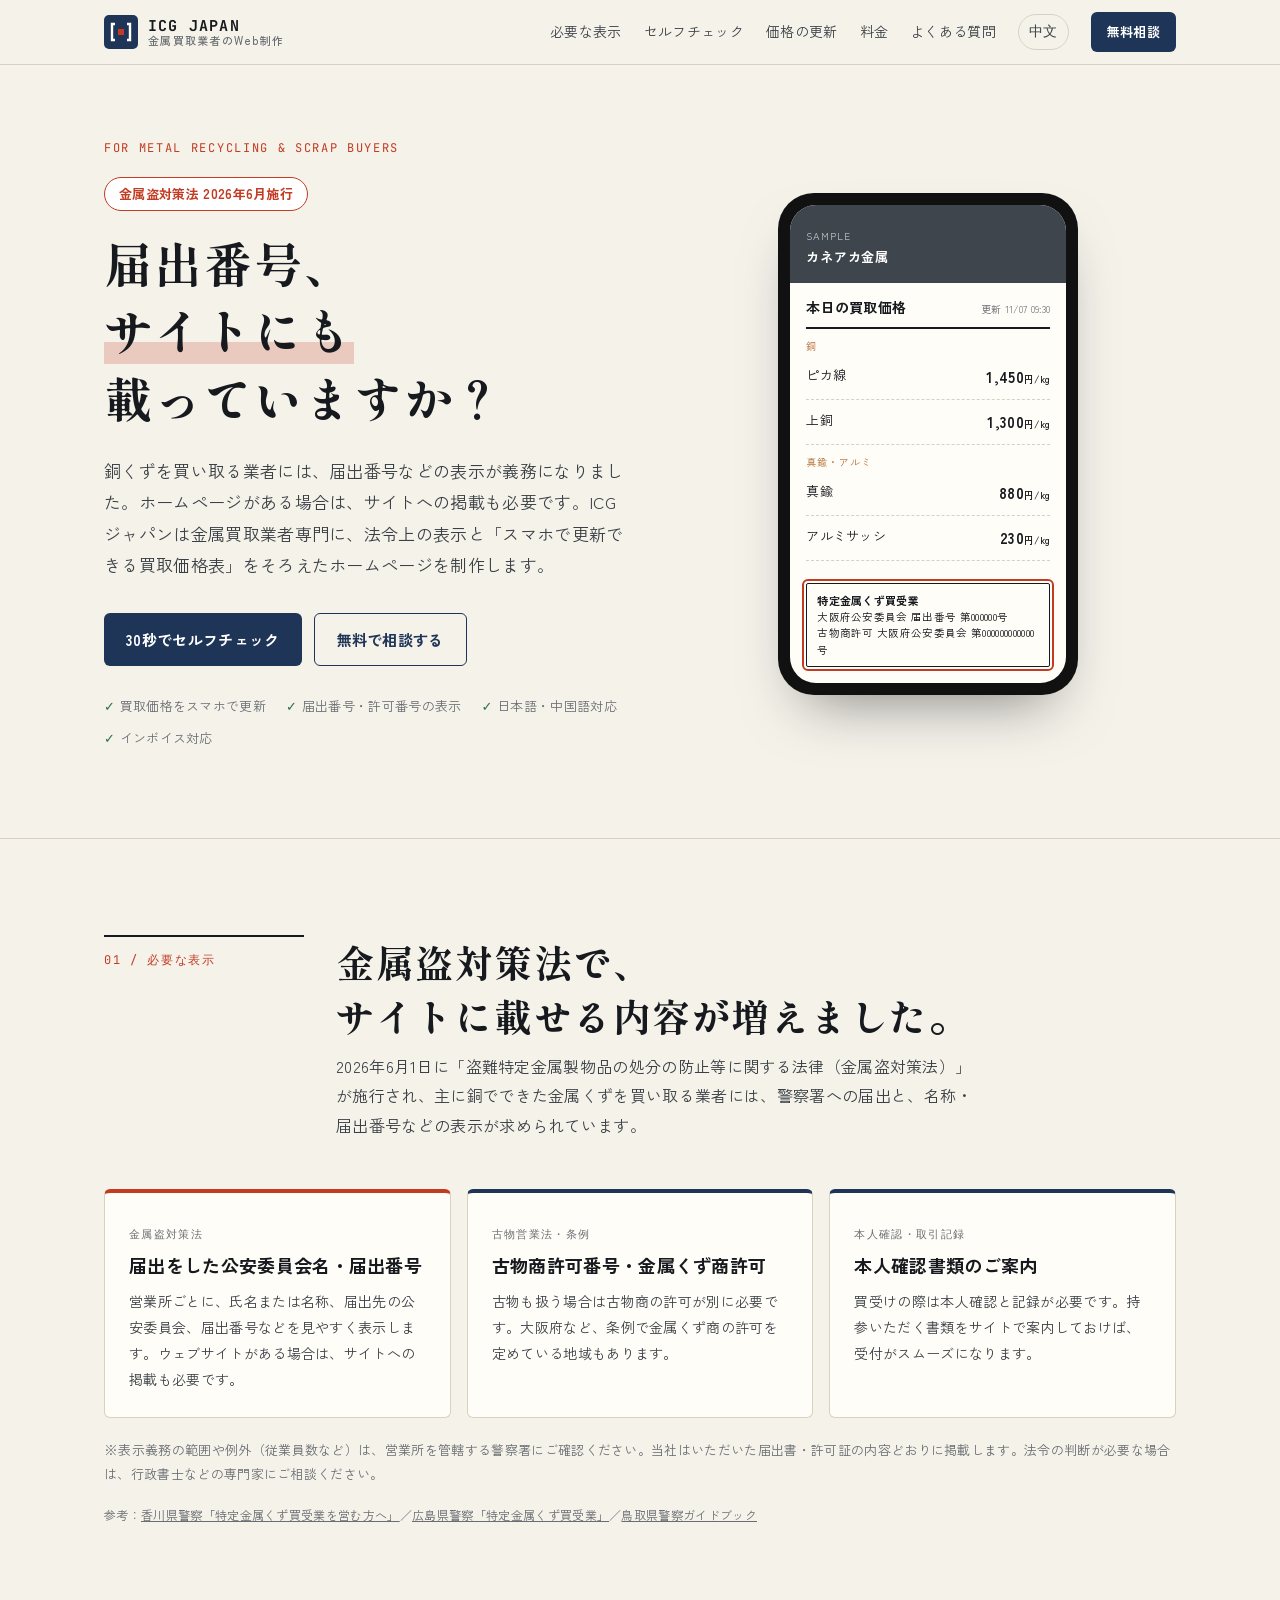
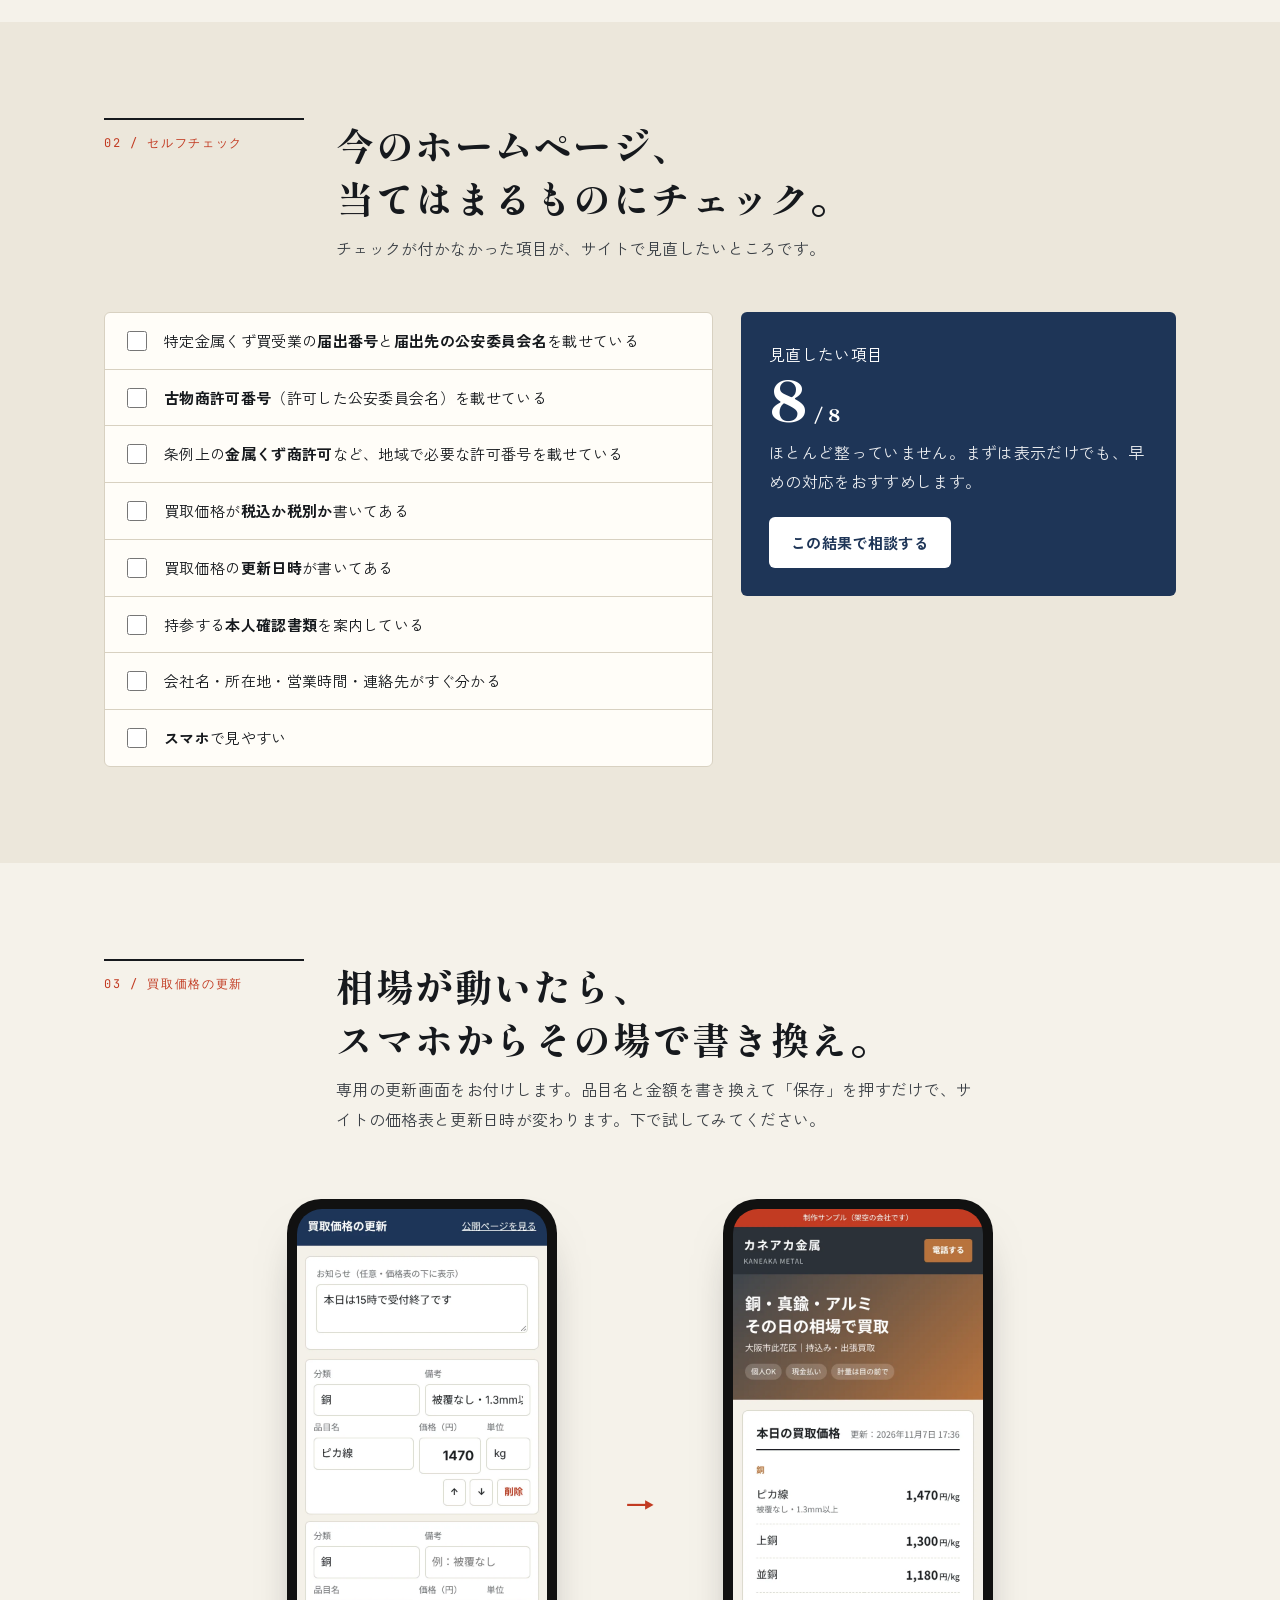
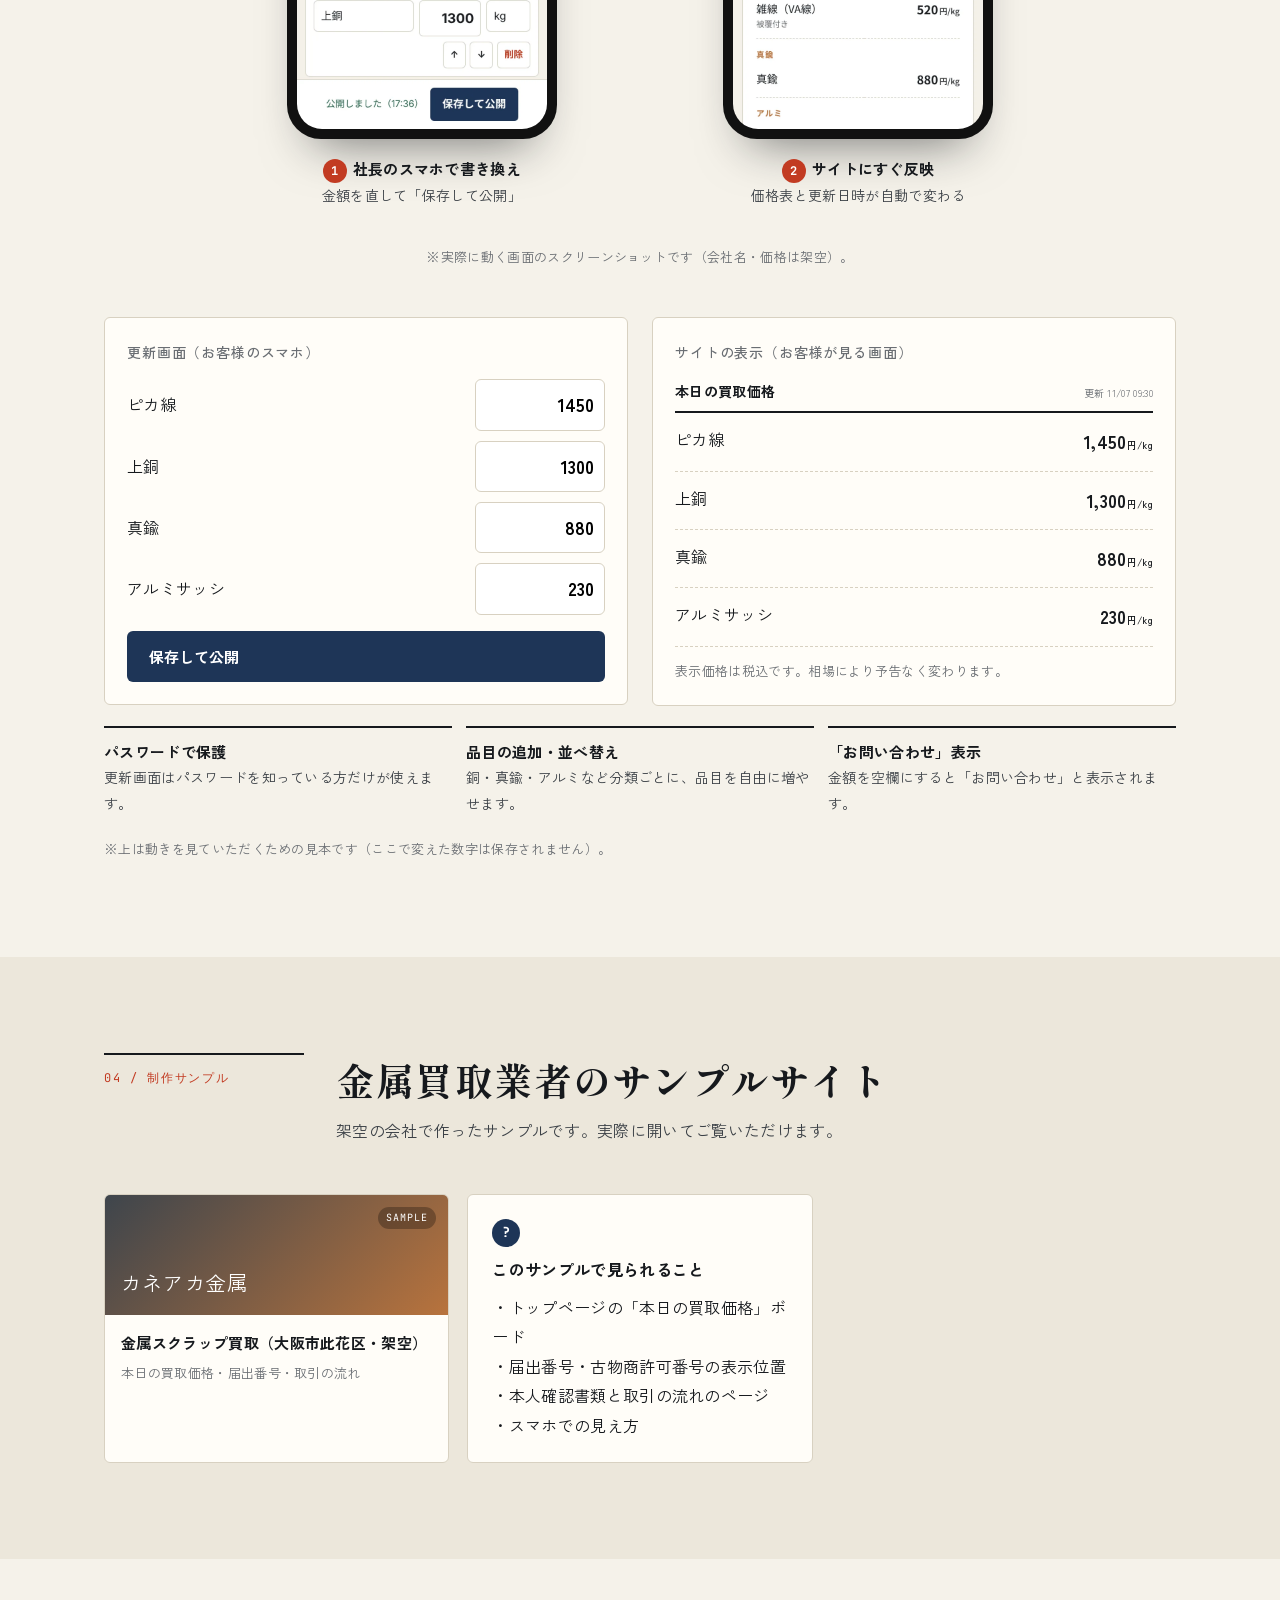
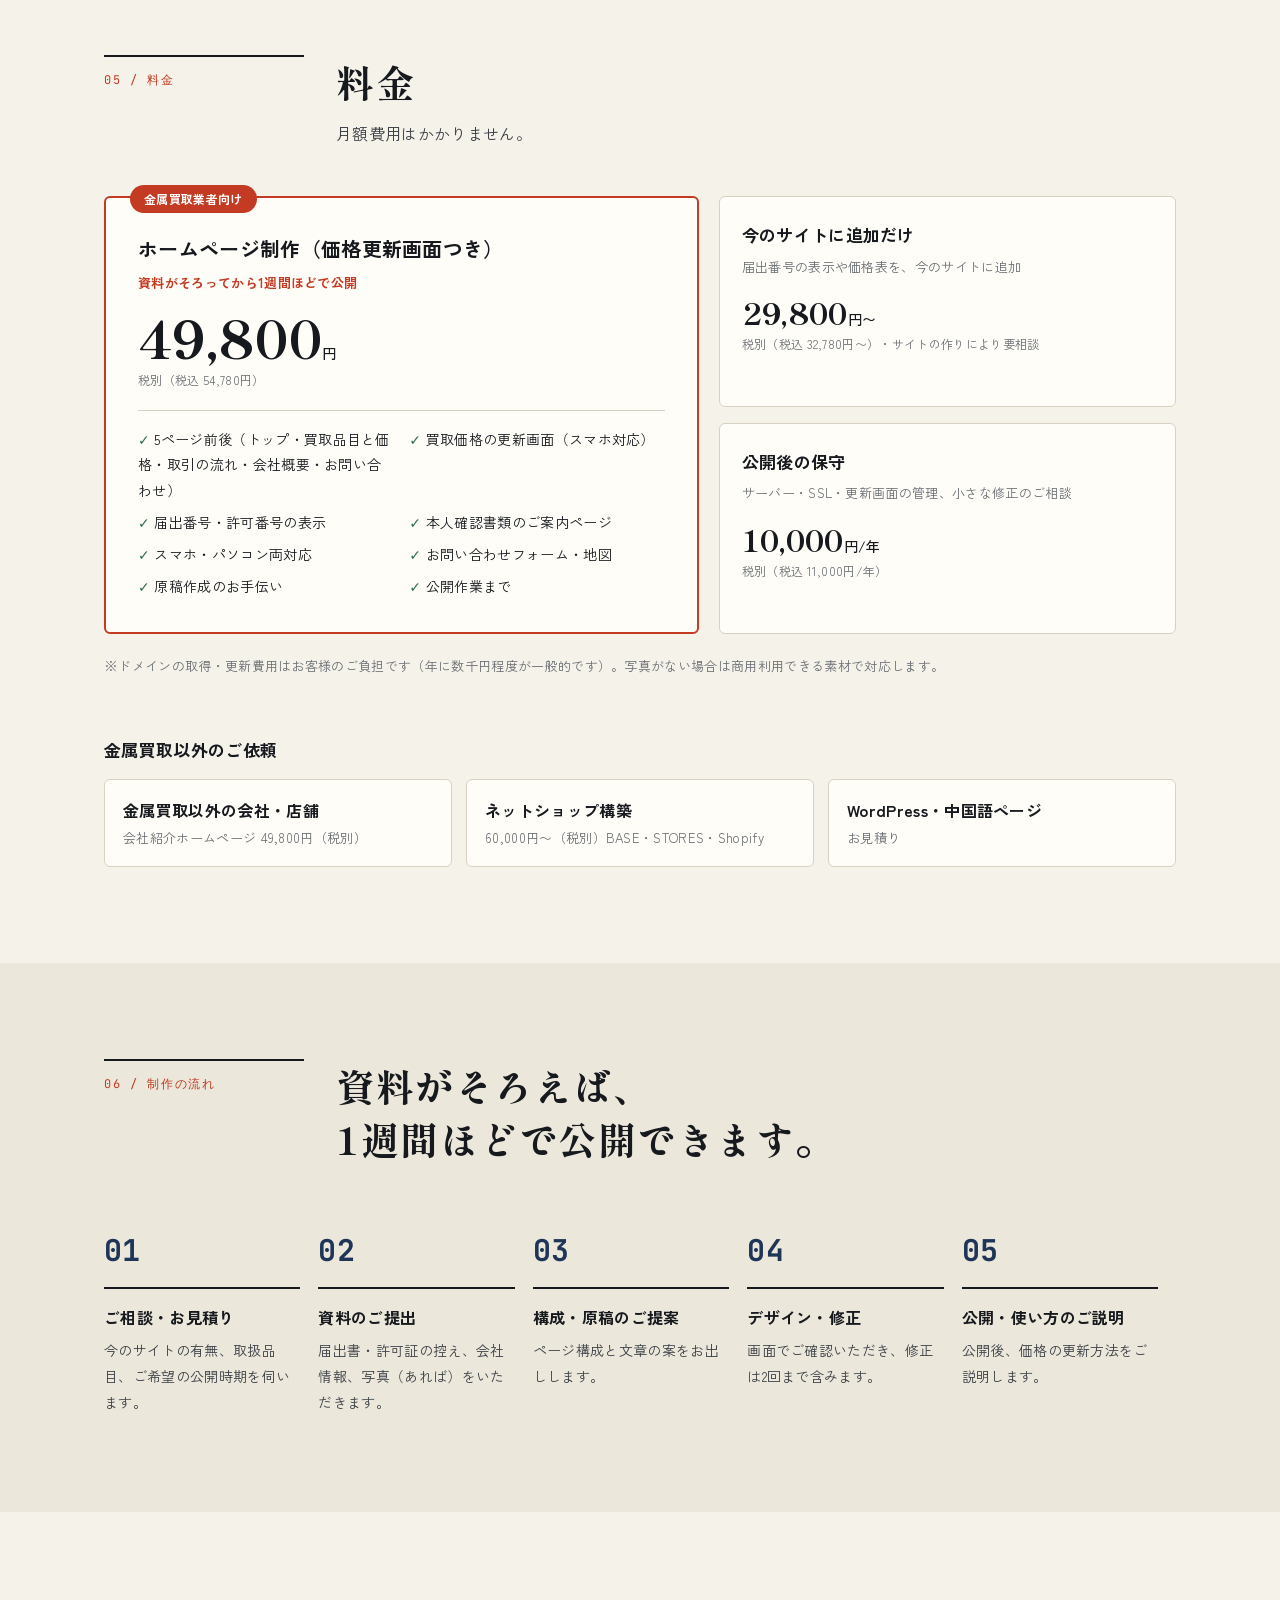
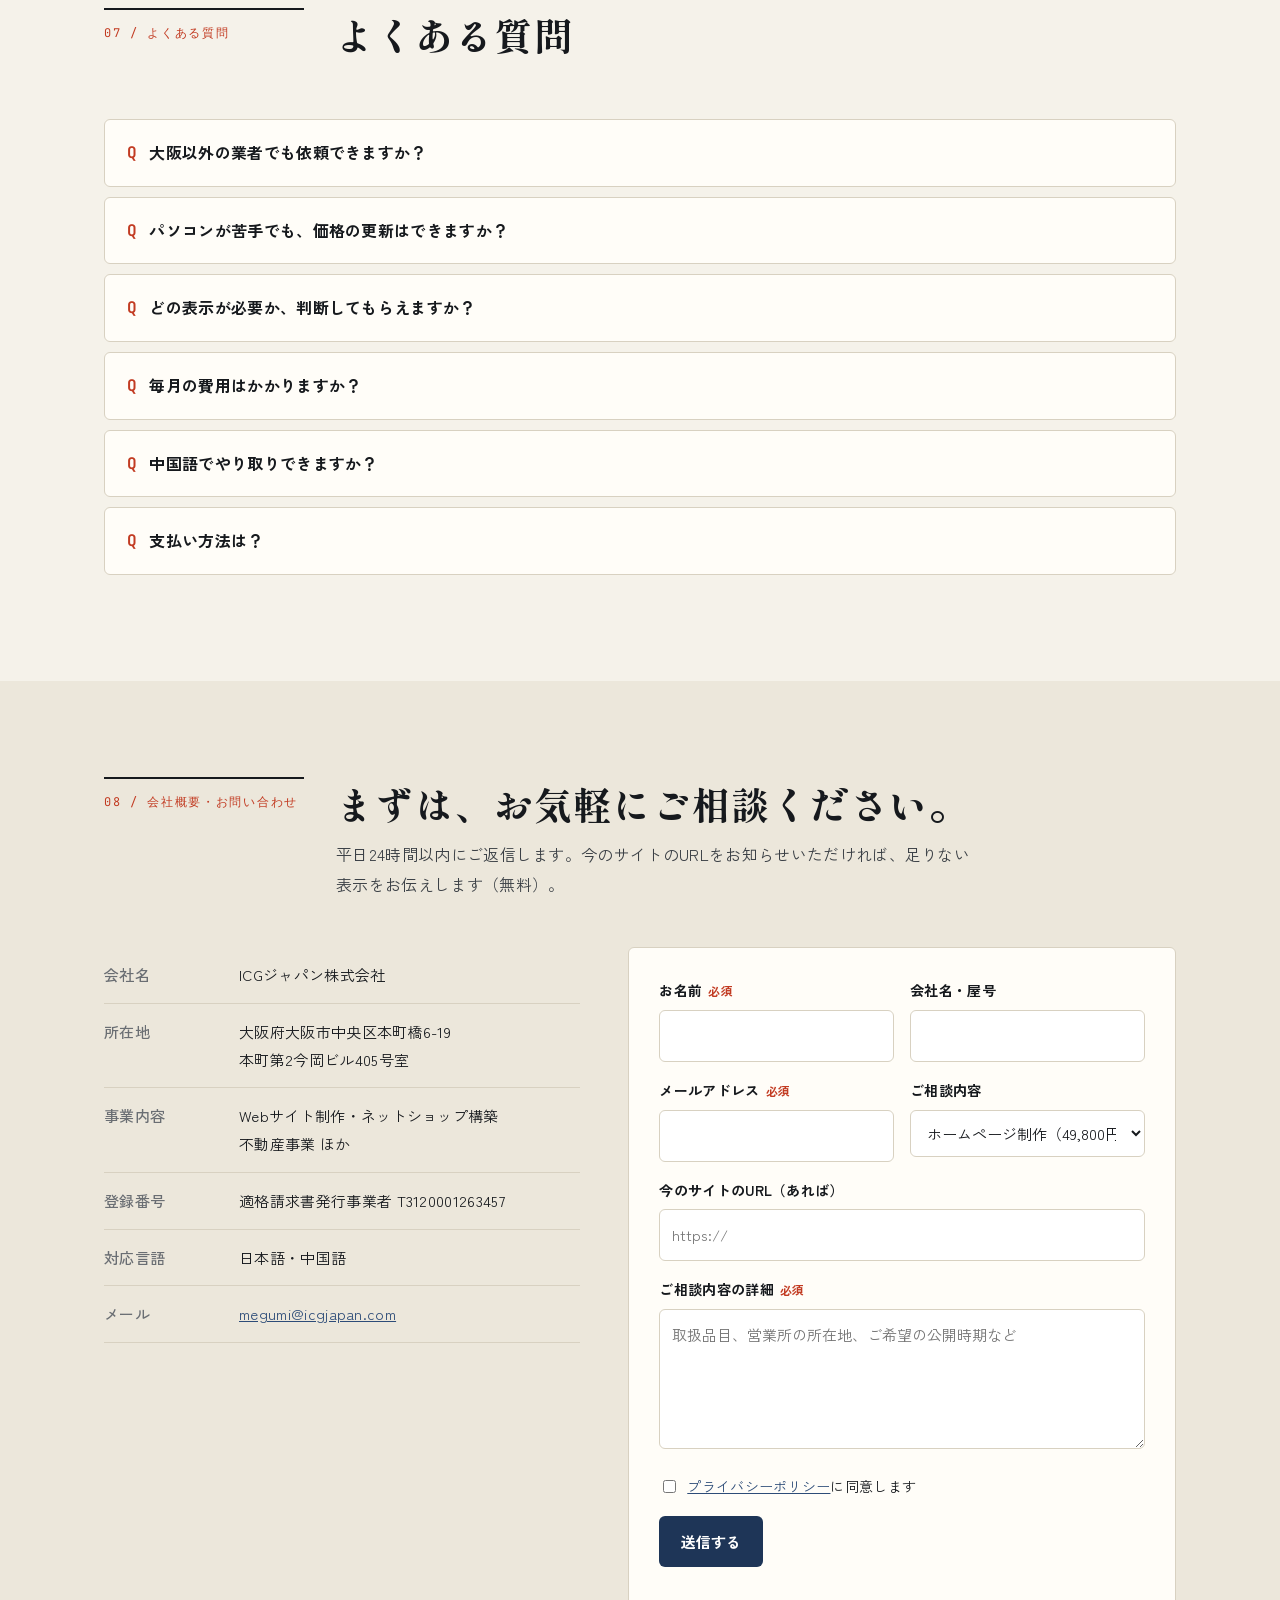
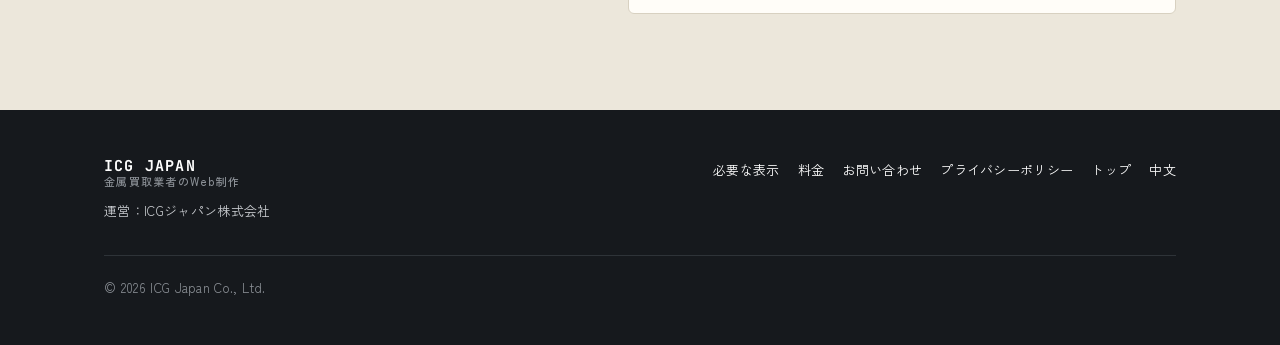
==== site-icgjapan/metal.html @ e2210070 "icgjapan.com site files (transfer) Co-Authored-By: Claude Opus 5.5 <noreply@anthropic.com> Claude-Se" ====
<!DOCTYPE html>
<html lang="ja">
<head>
<meta charset="utf-8">
<meta name="viewport" content="width=device-width,initial-scale=1">
<title>金属スクラップ・金属買取業者のホームページ制作｜金属盗対策法の表示に対応｜ICGジャパン</title>
<meta name="description" content="金属スクラップ・金属くず買取業者専門のホームページ制作。金属盗対策法の届出番号表示、古物商許可番号、本人確認のご案内まで整え、買取価格はスマホから自分で更新できます。大阪のICGジャパン株式会社。日本語・中国語対応。">
<link rel="canonical" href="https://icgjapan.com/metal.html">
<link rel="alternate" hreflang="ja" href="https://icgjapan.com/metal.html">
<link rel="alternate" hreflang="zh-Hans" href="https://icgjapan.com/metal-zh.html">
<meta property="og:type" content="website">
<meta property="og:title" content="金属買取業者のホームページ制作｜ICGジャパン">
<meta property="og:description" content="金属盗対策法の表示に対応。買取価格はスマホから自分で更新。5ページ前後 49,800円（税別）。">
<meta property="og:url" content="https://icgjapan.com/metal.html">
<meta property="og:locale" content="ja_JP">
<meta property="og:image" content="https://icgjapan.com/mock-home.webp">
<link rel="icon" href="favicon.svg" type="image/svg+xml">
<link rel="preconnect" href="https://fonts.googleapis.com">
<link rel="preconnect" href="https://fonts.gstatic.com" crossorigin>
<link href="https://fonts.googleapis.com/css2?family=JetBrains+Mono:wght@500;700&family=Shippori+Mincho+B1:wght@700;800&family=Zen+Kaku+Gothic+New:wght@400;500;700&display=swap" rel="stylesheet">
<link rel="stylesheet" href="style.css">
<script type="application/ld+json">
{"@context":"https://schema.org","@type":"Organization","name":"ICGジャパン株式会社","url":"https://icgjapan.com/","email":"megumi@icgjapan.com","address":{"@type":"PostalAddress","addressRegion":"大阪府","addressLocality":"大阪市中央区","streetAddress":"本町橋6-19 本町第2今岡ビル405号室","addressCountry":"JP"},"knowsLanguage":["ja","zh"]}
</script>
</head>
<body>


<header class="hd">
  <div class="wrap">
    <a class="brand" href="index.html" aria-label="ICGジャパン Web制作 トップ">
      <svg class="brand-mark" viewBox="0 0 34 34" aria-hidden="true"><rect width="34" height="34" rx="5" fill="#1E3557"/><path d="M11 9H8v16h3M23 9h3v16h-3" stroke="#fff" stroke-width="2.4" fill="none"/><rect x="14" y="14" width="6" height="6" fill="#C23B22"/></svg>
      <span class="brand-name">ICG JAPAN<small>金属買取業者のWeb制作</small></span>
    </a>
    <button class="menu-btn" aria-expanded="false" aria-controls="nav">メニュー</button>
    <nav class="nav" id="nav">
      <a href="#law">必要な表示</a>
      <a href="#check">セルフチェック</a>
      <a href="#update">価格の更新</a>
      <a href="#price">料金</a>
      <a href="#faq">よくある質問</a>
      <a class="lang" href="metal-zh.html" hreflang="zh-Hans" lang="zh-CN">中文</a>
      <a class="btn sm" href="#contact">無料相談</a>
    </nav>
  </div>
</header>

<main id="top">

<section class="hero">
  <div class="wrap">
    <div>
      <p class="eyebrow">For Metal Recycling &amp; Scrap Buyers</p>
      <p class="tag-promo">金属盗対策法 2026年6月施行</p>
      <h1>届出番号、<br><em>サイトにも</em><br>載っていますか？</h1>
      <p class="lead">銅くずを買い取る業者には、届出番号などの表示が義務になりました。ホームページがある場合は、サイトへの掲載も必要です。ICGジャパンは金属買取業者専門に、法令上の表示と「スマホで更新できる買取価格表」をそろえたホームページを制作します。</p>
      <div class="ctas">
        <a class="btn" href="#check">30秒でセルフチェック</a>
        <a class="btn ghost" href="#contact">無料で相談する</a>
      </div>
      <ul class="facts">
        <li>買取価格をスマホで更新</li>
        <li>届出番号・許可番号の表示</li>
        <li>日本語・中国語対応</li>
        <li>インボイス対応</li>
      </ul>
    </div>

    <div class="rv" aria-hidden="true">
      <div class="phone">
        <div class="phone-in">
          <div class="phone-top"><small>SAMPLE</small>カネアカ金属</div>
          <div class="pb">
            <div class="pb-h"><b>本日の買取価格</b><span id="hero-time">更新 11/07 09:30</span></div>
            <div class="pb-g">銅</div>
            <div class="pb-r"><span>ピカ線</span><b id="hero-p1">1,450<small>円/kg</small></b></div>
            <div class="pb-r"><span>上銅</span><b>1,300<small>円/kg</small></b></div>
            <div class="pb-g">真鍮・アルミ</div>
            <div class="pb-r"><span>真鍮</span><b>880<small>円/kg</small></b></div>
            <div class="pb-r"><span>アルミサッシ</span><b>230<small>円/kg</small></b></div>
          </div>
          <div class="todoke mark"><b>特定金属くず買受業</b>大阪府公安委員会 届出番号 第000000号<br>古物商許可 大阪府公安委員会 第000000000000号</div>
        </div>
      </div>
    </div>
  </div>
</section>

<section id="law">
  <div class="wrap">
    <div class="sec-hd rv">
      <div class="sec-no">01 / 必要な表示</div>
      <div>
        <h2>金属盗対策法で、<br>サイトに載せる内容が増えました。</h2>
        <p>2026年6月1日に「盗難特定金属製物品の処分の防止等に関する法律（金属盗対策法）」が施行され、主に銅でできた金属くずを買い取る業者には、警察署への届出と、名称・届出番号などの表示が求められています。</p>
      </div>
    </div>
    <div class="law-grid">
      <div class="law-card must rv"><span class="k">金属盗対策法</span><h3>届出をした公安委員会名・届出番号</h3><p>営業所ごとに、氏名または名称、届出先の公安委員会、届出番号などを見やすく表示します。ウェブサイトがある場合は、サイトへの掲載も必要です。</p></div>
      <div class="law-card rv"><span class="k">古物営業法・条例</span><h3>古物商許可番号・金属くず商許可</h3><p>古物も扱う場合は古物商の許可が別に必要です。大阪府など、条例で金属くず商の許可を定めている地域もあります。</p></div>
      <div class="law-card rv"><span class="k">本人確認・取引記録</span><h3>本人確認書類のご案内</h3><p>買受けの際は本人確認と記録が必要です。持参いただく書類をサイトで案内しておけば、受付がスムーズになります。</p></div>
    </div>
    <p class="note">※表示義務の範囲や例外（従業員数など）は、営業所を管轄する警察署にご確認ください。当社はいただいた届出書・許可証の内容どおりに掲載します。法令の判断が必要な場合は、行政書士などの専門家にご相談ください。</p>
    <p class="src">参考：<a href="https://www.pref.kagawa.lg.jp/documents/56860/20260611_seiki_kinzokukuzu.pdf" target="_blank" rel="noopener">香川県警察「特定金属くず買受業を営む方へ」</a>／<a href="https://www.pref.hiroshima.lg.jp/site/police/tokuteikinnzokukuzu.html" target="_blank" rel="noopener">広島県警察「特定金属くず買受業」</a>／<a href="https://www.pref.tottori.lg.jp/secure/1427609/ggggg.pdf" target="_blank" rel="noopener">鳥取県警察ガイドブック</a></p>
  </div>
</section>

<section id="check" class="alt">
  <div class="wrap">
    <div class="sec-hd rv">
      <div class="sec-no">02 / セルフチェック</div>
      <div>
        <h2>今のホームページ、<br>当てはまるものにチェック。</h2>
        <p>チェックが付かなかった項目が、サイトで見直したいところです。</p>
      </div>
    </div>
    <div class="selfcheck" data-selfcheck>
      <ul class="sc-list rv">
        <li><label><input type="checkbox"><span>特定金属くず買受業の<b>届出番号</b>と<b>届出先の公安委員会名</b>を載せている</span></label></li>
        <li><label><input type="checkbox"><span><b>古物商許可番号</b>（許可した公安委員会名）を載せている</span></label></li>
        <li><label><input type="checkbox"><span>条例上の<b>金属くず商許可</b>など、地域で必要な許可番号を載せている</span></label></li>
        <li><label><input type="checkbox"><span>買取価格が<b>税込か税別か</b>書いてある</span></label></li>
        <li><label><input type="checkbox"><span>買取価格の<b>更新日時</b>が書いてある</span></label></li>
        <li><label><input type="checkbox"><span>持参する<b>本人確認書類</b>を案内している</span></label></li>
        <li><label><input type="checkbox"><span>会社名・所在地・営業時間・連絡先がすぐ分かる</span></label></li>
        <li><label><input type="checkbox"><span><b>スマホ</b>で見やすい</span></label></li>
      </ul>
      <div class="sc-result rv" aria-live="polite">
        <div>見直したい項目</div>
        <div class="big"><span data-sc-count>8</span><small> / 8</small></div>
        <p data-sc-text data-t-all="ほとんど整っていません。まずは表示だけでも、早めの対応をおすすめします。" data-t-some="いくつか抜けている項目があります。表示の追加だけのご相談も承ります。" data-t-none="すべて整っています！価格の更新を楽にしたい場合はご相談ください。">ほとんど整っていません。まずは表示だけでも、早めの対応をおすすめします。</p>
        <a class="btn" href="#contact">この結果で相談する</a>
      </div>
    </div>
  </div>
</section>

<section id="update">
  <div class="wrap">
    <div class="sec-hd rv">
      <div class="sec-no">03 / 買取価格の更新</div>
      <div>
        <h2>相場が動いたら、<br>スマホからその場で書き換え。</h2>
        <p>専用の更新画面をお付けします。品目名と金額を書き換えて「保存」を押すだけで、サイトの価格表と更新日時が変わります。下で試してみてください。</p>
      </div>
    </div>
    <div class="shots">
      <figure class="shot rv"><div class="shot-phone"><img src="mock-admin.webp" alt="スマホの買取価格更新画面。品目ごとに金額を入力し「保存して公開」を押す" width="375" height="780" loading="lazy"></div>
        <figcaption><b><span class="shot-num">1</span>社長のスマホで書き換え</b>金額を直して「保存して公開」</figcaption></figure>
      <div class="shot-arrow" aria-hidden="true">→</div>
      <figure class="shot rv"><div class="shot-phone"><img src="mock-home.webp" alt="サイトのトップページ。本日の買取価格と更新日時が表示されている" width="375" height="780" loading="lazy"></div>
        <figcaption><b><span class="shot-num">2</span>サイトにすぐ反映</b>価格表と更新日時が自動で変わる</figcaption></figure>
    </div>
    <p class="note" style="text-align:center;margin:-36px 0 48px">※実際に動く画面のスクリーンショットです（会社名・価格は架空）。</p>
    <div class="demo" data-demo>
      <div class="demo-admin rv">
        <h3>更新画面（お客様のスマホ）</h3>
        <div class="demo-row"><label for="d1">ピカ線</label><input id="d1" inputmode="numeric" value="1450" data-target="0"></div>
        <div class="demo-row"><label for="d2">上銅</label><input id="d2" inputmode="numeric" value="1300" data-target="1"></div>
        <div class="demo-row"><label for="d3">真鍮</label><input id="d3" inputmode="numeric" value="880" data-target="2"></div>
        <div class="demo-row"><label for="d4">アルミサッシ</label><input id="d4" inputmode="numeric" value="230" data-target="3"></div>
        <button class="btn" type="button" data-demo-save style="width:100%;margin-top:6px">保存して公開</button>
      </div>
      <div class="demo-board rv">
        <h3>サイトの表示（お客様が見る画面）</h3>
        <div class="pb-h"><b>本日の買取価格</b><span data-demo-time>更新 11/07 09:30</span></div>
        <div class="pb-r"><span>ピカ線</span><b data-demo-p="0">1,450<small>円/kg</small></b></div>
        <div class="pb-r"><span>上銅</span><b data-demo-p="1">1,300<small>円/kg</small></b></div>
        <div class="pb-r"><span>真鍮</span><b data-demo-p="2">880<small>円/kg</small></b></div>
        <div class="pb-r"><span>アルミサッシ</span><b data-demo-p="3">230<small>円/kg</small></b></div>
        <p class="note" style="margin-top:12px">表示価格は税込です。相場により予告なく変わります。</p>
      </div>
    </div>
    <ul class="demo-points">
      <li class="rv"><b>パスワードで保護</b>更新画面はパスワードを知っている方だけが使えます。</li>
      <li class="rv"><b>品目の追加・並べ替え</b>銅・真鍮・アルミなど分類ごとに、品目を自由に増やせます。</li>
      <li class="rv"><b>「お問い合わせ」表示</b>金額を空欄にすると「お問い合わせ」と表示されます。</li>
    </ul>
    <p class="note">※上は動きを見ていただくための見本です（ここで変えた数字は保存されません）。</p>
  </div>
</section>

<section id="samples" class="alt">
  <div class="wrap">
    <div class="sec-hd rv">
      <div class="sec-no">04 / 制作サンプル</div>
      <div>
        <h2>金属買取業者のサンプルサイト</h2>
        <p>架空の会社で作ったサンプルです。実際に開いてご覧いただけます。</p>
      </div>
    </div>
    <div class="samples" style="grid-template-columns:repeat(auto-fill,minmax(300px,1fr))">
      <a class="sample rv" href="https://kaneaka-sample.pages.dev/" target="_blank" rel="noopener"><div class="swatch" style="background:linear-gradient(135deg,#3e454c,#b8733d)"><small>SAMPLE</small>カネアカ金属</div><div class="sample-body"><b>金属スクラップ買取（大阪市此花区・架空）</b><span>本日の買取価格・届出番号・取引の流れ</span></div></a>
    <div class="worry rv" style="flex-direction:column;gap:8px"><p><b>このサンプルで見られること</b></p><p>・トップページの「本日の買取価格」ボード<br>・届出番号・古物商許可番号の表示位置<br>・本人確認書類と取引の流れのページ<br>・スマホでの見え方</p></div>
    </div>
  </div>
</section>

<section id="price">
  <div class="wrap">
    <div class="sec-hd rv">
      <div class="sec-no">05 / 料金</div>
      <div>
        <h2>料金</h2>
        <p>月額費用はかかりません。</p>
      </div>
    </div>
    <div class="offer">
      <div class="offer-main rv">
        <span class="ribbon">金属買取業者向け</span>
        <h3>ホームページ制作（価格更新画面つき）</h3>
        <p class="cond">資料がそろってから1週間ほどで公開</p>
        <p class="price">49,800<small>円</small></p>
        <p class="tax">税別（税込 54,780円）</p>
        <ul>
          <li>5ページ前後（トップ・買取品目と価格・取引の流れ・会社概要・お問い合わせ）</li>
          <li>買取価格の更新画面（スマホ対応）</li>
          <li>届出番号・許可番号の表示</li>
          <li>本人確認書類のご案内ページ</li>
          <li>スマホ・パソコン両対応</li>
          <li>お問い合わせフォーム・地図</li>
          <li>原稿作成のお手伝い</li>
          <li>公開作業まで</li>
        </ul>
      </div>
      <div class="offer-side">
        <div class="plan rv">
          <h3>今のサイトに追加だけ</h3>
          <p class="for">届出番号の表示や価格表を、今のサイトに追加</p>
          <p class="price">29,800<small>円〜</small></p>
          <p class="tax">税別（税込 32,780円〜）・サイトの作りにより要相談</p>
        </div>
        <div class="plan rv">
          <h3>公開後の保守</h3>
          <p class="for">サーバー・SSL・更新画面の管理、小さな修正のご相談</p>
          <p class="price">10,000<small>円/年</small></p>
          <p class="tax">税別（税込 11,000円/年）</p>
        </div>
      </div>
    </div>
    <p class="note">※ドメインの取得・更新費用はお客様のご負担です（年に数千円程度が一般的です）。写真がない場合は商用利用できる素材で対応します。</p>

    <h3 style="margin:56px 0 14px;font-size:17px">金属買取以外のご依頼</h3>
    <div class="other">
      <a href="index.html" class="rv"><b>金属買取以外の会社・店舗</b><span>会社紹介ホームページ 49,800円（税別）</span></a>
      <a href="#contact" class="rv"><b>ネットショップ構築</b><span>60,000円〜（税別）BASE・STORES・Shopify</span></a>
      <a href="#contact" class="rv"><b>WordPress・中国語ページ</b><span>お見積り</span></a>
    </div>
  </div>
</section>

<section class="alt">
  <div class="wrap">
    <div class="sec-hd rv">
      <div class="sec-no">06 / 制作の流れ</div>
      <div><h2>資料がそろえば、<br>1週間ほどで公開できます。</h2></div>
    </div>
    <ol class="flow">
      <li class="rv"><b>ご相談・お見積り</b><p>今のサイトの有無、取扱品目、ご希望の公開時期を伺います。</p></li>
      <li class="rv"><b>資料のご提出</b><p>届出書・許可証の控え、会社情報、写真（あれば）をいただきます。</p></li>
      <li class="rv"><b>構成・原稿のご提案</b><p>ページ構成と文章の案をお出しします。</p></li>
      <li class="rv"><b>デザイン・修正</b><p>画面でご確認いただき、修正は2回まで含みます。</p></li>
      <li class="rv"><b>公開・使い方のご説明</b><p>公開後、価格の更新方法をご説明します。</p></li>
    </ol>
  </div>
</section>

<section id="faq" class="faq">
  <div class="wrap">
    <div class="sec-hd rv">
      <div class="sec-no">07 / よくある質問</div>
      <div><h2>よくある質問</h2></div>
    </div>
    <details class="rv"><summary>大阪以外の業者でも依頼できますか？</summary><p>はい。打ち合わせはメール・ビデオ通話などオンラインで行いますので、全国から承ります。条例による許可の名称は地域ごとに違いますので、お手元の許可証どおりに掲載します。</p></details>
    <details class="rv"><summary>パソコンが苦手でも、価格の更新はできますか？</summary><p>スマホで、品目の金額を書き換えて「保存」を押すだけです。公開時に使い方をご説明します。</p></details>
    <details class="rv"><summary>どの表示が必要か、判断してもらえますか？</summary><p>当社は、いただいた届出書・許可証などの内容に基づいて掲載します。表示義務の範囲や届出の要否は、管轄の警察署や行政書士などの専門家にご確認ください。</p></details>
    <details class="rv"><summary>毎月の費用はかかりますか？</summary><p>月額の費用はありません。公開後の保守は年10,000円（税別）で、価格の更新画面のサーバー管理も含みます。別途、ドメインの更新費用がかかります。</p></details>
    <details class="rv"><summary>中国語でやり取りできますか？</summary><p>はい、日本語・中国語のどちらでも対応します。サイトに中国語ページを追加することもできます。</p></details>
    <details class="rv"><summary>支払い方法は？</summary><p>銀行振込でお願いしています。適格請求書（インボイス）を発行します。お支払いの時期はお見積りの際にご案内します。</p></details>
  </div>
</section>

<section id="contact" class="alt">
  <div class="wrap">
    <div class="sec-hd rv">
      <div class="sec-no">08 / 会社概要・お問い合わせ</div>
      <div>
        <h2>まずは、お気軽にご相談ください。</h2>
        <p>平日24時間以内にご返信します。今のサイトのURLをお知らせいただければ、足りない表示をお伝えします（無料）。</p>
      </div>
    </div>
    <div class="two">
      <div class="rv">
        <table class="co">
          <tr><th>会社名</th><td>ICGジャパン株式会社</td></tr>
          <tr><th>所在地</th><td>大阪府大阪市中央区本町橋6-19<br>本町第2今岡ビル405号室</td></tr>
          <tr><th>事業内容</th><td>Webサイト制作・ネットショップ構築<br>不動産事業 ほか</td></tr>
          <tr><th>登録番号</th><td>適格請求書発行事業者 T3120001263457</td></tr>
          <tr><th>対応言語</th><td>日本語・中国語</td></tr>
          <tr><th>メール</th><td><a href="mailto:megumi@icgjapan.com">megumi@icgjapan.com</a></td></tr>
        </table>
      </div>
      <form class="contact rv" data-endpoint="" data-mail="megumi@icgjapan.com" data-subject="【icgjapan.com】ホームページ制作のご相談" data-ok="送信しました。担当者よりご連絡いたします。" data-err="送信できませんでした。お手数ですが megumi@icgjapan.com へ直接ご連絡ください。">
        <div class="row2">
          <div class="field"><label for="f-name">お名前<span class="req">必須</span></label><input id="f-name" name="お名前" required autocomplete="name"></div>
          <div class="field"><label for="f-co">会社名・屋号</label><input id="f-co" name="会社名" autocomplete="organization"></div>
        </div>
        <div class="row2">
          <div class="field"><label for="f-mail">メールアドレス<span class="req">必須</span></label><input id="f-mail" name="email" type="email" required autocomplete="email"></div>
          <div class="field"><label for="f-kind">ご相談内容</label>
            <select id="f-kind" name="ご相談内容"><option>ホームページ制作（49,800円）</option><option>今のサイトに表示・価格表を追加</option><option>金属買取以外のホームページ</option><option>ネットショップ</option><option>その他</option></select></div>
        </div>
        <div class="field"><label for="f-url">今のサイトのURL（あれば）</label><input id="f-url" name="現在のURL" type="url" placeholder="https://"></div>
        <div class="field"><label for="f-msg">ご相談内容の詳細<span class="req">必須</span></label><textarea id="f-msg" name="詳細" required placeholder="取扱品目、営業所の所在地、ご希望の公開時期など"></textarea></div>
        <input type="hidden" name="セルフチェック" data-sc-hidden value="">
        <div class="hp"><label>空欄のままにしてください<input name="_gotcha" tabindex="-1" autocomplete="off"></label></div>
        <label class="agree"><input type="checkbox" name="agree" required><span><a href="privacy.html">プライバシーポリシー</a>に同意します</span></label>
        <div><button class="btn" type="submit">送信する</button></div>
        <p class="form-msg" role="status" aria-live="polite"></p>
      </form>
    </div>
  </div>
</section>

</main>

<footer class="ft">
  <div class="wrap">
    <div>
      <a class="brand" href="#top"><span class="brand-name">ICG JAPAN<small style="color:#8A8F95">金属買取業者のWeb制作</small></span></a>
      <p style="margin:12px 0 0">運営：ICGジャパン株式会社</p>
    </div>
    <nav aria-label="フッター">
      <a href="#law">必要な表示</a><a href="#price">料金</a><a href="#contact">お問い合わせ</a><a href="privacy.html">プライバシーポリシー</a><a href="index.html">トップ</a><a href="metal-zh.html" lang="zh-CN">中文</a>
    </nav>
    <p class="copy">© 2026 ICG Japan Co., Ltd.</p>
  </div>
</footer>

<script src="main.js"></script>
</body>
</html>
---- site-icgjapan/style.css ----
/* ICG Japan Web制作 — shared styles */
:root{
  --paper:#F5F2EA;
  --paper-2:#ECE7DB;
  --card:#FFFDF8;
  --ink:#16191D;
  --ink-2:#3B4046;
  --muted:#6A6E73;
  --ai:#1E3557;      /* 藍 */
  --ai-2:#2D4C78;
  --shu:#C23B22;     /* 朱 */
  --line:#D8D1C1;
  --ok:#2F6B4F;
  --radius:6px;
  --wrap:1120px;
  --font-body:"Zen Kaku Gothic New","Hiragino Sans","Noto Sans JP",system-ui,sans-serif;
  --font-display:"Shippori Mincho B1","Hiragino Mincho ProN","Noto Serif JP",serif;
  --font-mono:"JetBrains Mono",ui-monospace,Menlo,monospace;
}
html[lang="zh-CN"]{
  --font-body:"Noto Sans SC","PingFang SC","Microsoft YaHei",system-ui,sans-serif;
  --font-display:"Noto Serif SC","Songti SC",serif;
}
*{box-sizing:border-box}
html{scroll-behavior:smooth;-webkit-text-size-adjust:100%}
body{margin:0;background:var(--paper);color:var(--ink);font-family:var(--font-body);font-size:16px;line-height:1.85;letter-spacing:.02em}
img{max-width:100%;display:block}
a{color:var(--ai-2)}
a:hover{color:var(--shu)}
.wrap{max-width:var(--wrap);margin:0 auto;padding:0 24px}
.sr{position:absolute;width:1px;height:1px;overflow:hidden;clip:rect(0 0 0 0)}

/* header */
.hd{position:sticky;top:0;z-index:50;background:rgba(245,242,234,.92);backdrop-filter:blur(8px);border-bottom:1px solid var(--line)}
.hd .wrap{display:flex;align-items:center;gap:24px;height:64px}
.brand{display:flex;align-items:center;gap:10px;text-decoration:none;color:var(--ink)}
.brand-mark{width:34px;height:34px;flex:none}
.brand-name{font-family:var(--font-mono);font-weight:700;font-size:15px;letter-spacing:.08em;line-height:1.1}
.brand-name small{display:block;font-family:var(--font-body);font-weight:500;font-size:11px;letter-spacing:.12em;color:var(--muted)}
.nav{margin-left:auto;display:flex;gap:22px;align-items:center}
.nav a{color:var(--ink-2);text-decoration:none;font-size:14px}
.nav a:hover{color:var(--shu)}
.lang{font-family:var(--font-mono);font-size:12px;border:1px solid var(--line);padding:4px 10px;border-radius:99px}
.btn{display:inline-flex;align-items:center;gap:8px;background:var(--ai);color:#fff!important;text-decoration:none;border:0;border-radius:var(--radius);padding:12px 22px;font:inherit;font-size:15px;font-weight:700;cursor:pointer;transition:background .2s}
.btn:hover{background:var(--shu)}
.btn.ghost{background:transparent;color:var(--ai)!important;border:1.5px solid var(--ai)}
.btn.ghost:hover{background:var(--ai);color:#fff!important}
.btn.sm{padding:8px 16px;font-size:13px}
.menu-btn{display:none;margin-left:auto;background:none;border:1px solid var(--line);border-radius:var(--radius);padding:6px 10px;font:inherit;font-size:13px}

/* hero */
.hero{padding:72px 0 88px;border-bottom:1px solid var(--line);overflow:hidden}
.hero .wrap{display:grid;grid-template-columns:1.05fr 1fr;gap:56px;align-items:center}
.eyebrow{font-family:var(--font-mono);font-size:12px;letter-spacing:.14em;color:var(--shu);text-transform:uppercase;margin:0 0 18px}
.hero h1{font-family:var(--font-display);font-weight:800;font-size:clamp(30px,4vw,48px);line-height:1.4;letter-spacing:.04em;margin:0 0 24px}
.hero h1 em{font-style:normal;background:linear-gradient(transparent 68%,rgba(194,59,34,.22) 68%)}
.hero .lead{font-size:17px;color:var(--ink-2);margin:0 0 32px;max-width:34em}
.hero .ctas{display:flex;flex-wrap:wrap;gap:12px}
.hero .facts{display:flex;flex-wrap:wrap;gap:8px 20px;margin:28px 0 0;padding:0;list-style:none;font-size:13px;color:var(--muted)}
.hero .facts li::before{content:"✓ ";color:var(--ok);font-weight:700}

/* browser mock with annotations */
.mock{position:relative;background:var(--card);border:1px solid var(--line);border-radius:10px;box-shadow:0 30px 60px -30px rgba(22,25,29,.35);font-size:12px}
.mock-bar{display:flex;align-items:center;gap:6px;padding:10px 12px;border-bottom:1px solid var(--line)}
.mock-bar i{width:9px;height:9px;border-radius:50%;background:var(--line)}
.mock-url{margin-left:10px;flex:1;background:var(--paper);border-radius:99px;padding:3px 12px;font-family:var(--font-mono);font-size:11px;color:var(--muted)}
.mock-body{padding:22px 22px 18px}
.mock-hero{height:92px;border-radius:4px;background:linear-gradient(135deg,#2c4a3f,#5d7f66);color:#fff;display:flex;align-items:flex-end;padding:12px 14px;font-family:var(--font-display);font-size:16px;letter-spacing:.06em}
.mock-cards{display:grid;grid-template-columns:repeat(3,1fr);gap:8px;margin:12px 0 16px}
.mock-cards span{height:46px;border-radius:4px;background:var(--paper-2)}
.mock-foot{border-top:1px dashed var(--line);padding-top:12px;display:grid;gap:5px;color:var(--ink-2)}
.mock-foot b{font-weight:700;color:var(--ink)}
.mark{position:relative;outline:2px solid var(--shu);outline-offset:2px;border-radius:2px}
.pin{position:absolute;right:-14px;transform:translateX(100%);display:flex;align-items:center;gap:6px;white-space:nowrap;font-family:var(--font-body);font-size:12px;font-weight:700;color:var(--shu)}
.pin::before{content:"";width:22px;height:2px;background:var(--shu)}
.pin.l{right:auto;left:-14px;transform:translateX(-100%);flex-direction:row-reverse}
.mock-row{position:relative}
.hanko{position:absolute;right:-18px;top:-18px;width:76px;height:76px;border:2.5px solid var(--shu);border-radius:50%;color:var(--shu);display:grid;place-items:center;font-family:var(--font-display);font-weight:800;font-size:13px;line-height:1.15;text-align:center;transform:rotate(-12deg);background:rgba(255,253,248,.85)}

.num{display:inline-grid;place-items:center;width:18px;height:18px;border-radius:50%;background:var(--shu);color:#fff;font-size:10px;font-weight:700;margin-right:8px;font-family:var(--font-mono);vertical-align:1px}
.mock-legend{list-style:none;margin:18px 0 0;padding:0;display:grid;grid-template-columns:1fr 1fr;gap:8px 18px;font-size:13px;color:var(--ink-2)}
.mock-wrap{position:relative}

h1,h2,h3{word-break:auto-phrase}

/* sections */
section{padding:96px 0}
section.alt{background:var(--paper-2)}
.sec-hd{display:grid;grid-template-columns:200px 1fr;gap:32px;margin-bottom:48px;align-items:start}
.sec-no{font-family:var(--font-mono);font-size:12px;letter-spacing:.14em;color:var(--shu);padding-top:12px;border-top:2px solid var(--ink)}
.sec-hd h2{font-family:var(--font-display);font-weight:800;font-size:clamp(26px,3.2vw,38px);line-height:1.4;margin:0 0 10px;letter-spacing:.04em}
.sec-hd p{margin:0;color:var(--ink-2);max-width:40em}

/* worries */
.worries{display:grid;grid-template-columns:repeat(2,1fr);gap:16px}
.worry{background:var(--card);border:1px solid var(--line);border-radius:var(--radius);padding:22px 24px;display:flex;gap:14px}
.worry::before{content:"?";flex:none;width:28px;height:28px;border-radius:50%;background:var(--ai);color:#fff;display:grid;place-items:center;font-family:var(--font-mono);font-weight:700;font-size:14px;margin-top:2px}
.worry p{margin:0}

/* services */
.svc{display:grid;grid-template-columns:repeat(2,1fr);gap:20px}
.svc-card{background:var(--card);border:1px solid var(--line);border-radius:var(--radius);padding:30px;display:flex;flex-direction:column}
.svc-card .tag{font-family:var(--font-mono);font-size:11px;letter-spacing:.12em;color:var(--muted)}
.svc-card h3{font-family:var(--font-display);font-size:22px;margin:6px 0 12px;line-height:1.5}
.svc-card p{margin:0 0 14px;color:var(--ink-2)}
.svc-card ul{margin:auto 0 0;padding:14px 0 0;list-style:none;border-top:1px solid var(--line);font-size:14px;display:grid;gap:4px}
.svc-card li::before{content:"— ";color:var(--shu)}

/* industries */
.ind-tabs{display:flex;flex-wrap:wrap;gap:8px;margin-bottom:20px}
.ind-tabs button{font:inherit;font-size:14px;background:var(--card);border:1px solid var(--line);border-radius:99px;padding:8px 18px;cursor:pointer;color:var(--ink-2)}
.ind-tabs button[aria-selected="true"]{background:var(--ink);color:#fff;border-color:var(--ink)}
.ind-panel{background:var(--card);border:1px solid var(--line);border-radius:var(--radius);padding:32px;display:grid;grid-template-columns:1fr 1.3fr;gap:36px}
.ind-panel[hidden]{display:none}
.ind-panel h3{font-family:var(--font-display);font-size:24px;margin:0 0 8px}
.ind-panel .law{font-size:13px;color:var(--muted);margin:0 0 16px}
.ind-panel .why{margin:0;color:var(--ink-2)}
.check{list-style:none;margin:0;padding:0;display:grid;gap:10px}
.check li{display:flex;gap:12px;align-items:flex-start;padding-bottom:10px;border-bottom:1px dashed var(--line)}
.check li:last-child{border-bottom:0}
.check li::before{content:"";flex:none;width:18px;height:18px;margin-top:5px;border:2px solid var(--shu);border-radius:3px;background:linear-gradient(45deg,transparent 45%,var(--shu) 45%,var(--shu) 58%,transparent 58%)}
.note{font-size:13px;color:var(--muted);margin:20px 0 0}

/* samples */
.samples{display:grid;grid-template-columns:repeat(auto-fill,minmax(250px,1fr));gap:18px}
.sample{display:block;text-decoration:none;color:var(--ink);background:var(--card);border:1px solid var(--line);border-radius:var(--radius);overflow:hidden;transition:transform .2s,box-shadow .2s}
.sample:hover{transform:translateY(-3px);box-shadow:0 18px 34px -22px rgba(22,25,29,.5);color:var(--ink)}
.swatch{height:120px;display:flex;align-items:flex-end;padding:14px 16px;color:#fff;font-size:20px;letter-spacing:.06em;position:relative}
.swatch small{position:absolute;top:12px;right:12px;font-family:var(--font-mono);font-size:10px;letter-spacing:.1em;background:rgba(0,0,0,.28);padding:2px 8px;border-radius:99px}
.sample-body{padding:14px 16px 18px}
.sample-body b{display:block;font-size:15px}
.sample-body span{font-size:13px;color:var(--muted)}

/* pricing */
.plans{display:grid;grid-template-columns:repeat(3,1fr);gap:20px}
.plan{background:var(--card);border:1px solid var(--line);border-radius:var(--radius);padding:30px;display:flex;flex-direction:column}
.plan.main{border:2px solid var(--ai);position:relative}
.plan.main::after{content:attr(data-badge);position:absolute;top:-12px;left:24px;background:var(--ai);color:#fff;font-size:12px;font-weight:700;padding:2px 12px;border-radius:99px}
.plan h3{font-size:17px;margin:0 0 4px}
.plan .for{font-size:13px;color:var(--muted);margin:0 0 18px}
.price{font-family:var(--font-display);font-size:38px;font-weight:800;line-height:1;margin:0}
.price small{font-family:var(--font-body);font-size:14px;font-weight:500}
.tax{font-size:12px;color:var(--muted);margin:6px 0 18px}
.plan ul{list-style:none;padding:16px 0 0;margin:auto 0 0;border-top:1px solid var(--line);font-size:14px;display:grid;gap:6px}
.plan li::before{content:"✓ ";color:var(--ok);font-weight:700}
.opts{margin-top:24px;background:var(--card);border:1px solid var(--line);border-radius:var(--radius);padding:8px 28px}
.opts dl{margin:0;display:grid;grid-template-columns:1fr auto}
.opts dt,.opts dd{margin:0;padding:12px 0;border-bottom:1px dashed var(--line);font-size:15px}
.opts dd{text-align:right;font-weight:700}
.opts dt:last-of-type,.opts dd:last-of-type{border-bottom:0}

/* flow */
.flow{list-style:none;margin:0;padding:0;display:grid;grid-template-columns:repeat(5,1fr);gap:0;counter-reset:f}
.flow li{counter-increment:f;padding:0 18px 0 0;position:relative}
.flow li::before{content:counter(f,decimal-leading-zero);display:block;font-family:var(--font-mono);font-size:30px;font-weight:700;color:var(--ai);border-bottom:2px solid var(--ink);padding-bottom:8px;margin-bottom:14px}
.flow b{display:block;font-size:16px;margin-bottom:6px}
.flow p{margin:0;font-size:14px;color:var(--ink-2)}

/* tech */
.tech{display:grid;grid-template-columns:repeat(4,1fr);gap:16px}
.tech div{border-top:2px solid var(--ink);padding-top:14px}
.tech b{display:block;margin-bottom:6px}
.tech p{margin:0;font-size:14px;color:var(--ink-2)}

/* faq */
.faq details{background:var(--card);border:1px solid var(--line);border-radius:var(--radius);margin-bottom:10px}
.faq summary{cursor:pointer;padding:18px 22px;font-weight:700;list-style:none;display:flex;gap:12px}
.faq summary::-webkit-details-marker{display:none}
.faq summary::before{content:"Q";font-family:var(--font-mono);color:var(--shu)}
.faq details[open] summary{border-bottom:1px dashed var(--line)}
.faq details p{margin:0;padding:16px 22px 20px 46px;color:var(--ink-2)}

/* company + contact */
.two{display:grid;grid-template-columns:1fr 1.15fr;gap:48px;align-items:start}
.co{width:100%;border-collapse:collapse;font-size:15px}
.co th,.co td{text-align:left;vertical-align:top;padding:14px 0;border-bottom:1px solid var(--line)}
.co th{width:9em;color:var(--muted);font-weight:500}
form.contact{background:var(--card);border:1px solid var(--line);border-radius:var(--radius);padding:30px;display:grid;gap:16px}
.field label{display:block;font-size:14px;font-weight:700;margin-bottom:6px}
.field label .req{color:var(--shu);font-size:12px;margin-left:6px}
.field input,.field select,.field textarea{width:100%;font:inherit;font-size:15px;padding:11px 12px;border:1px solid var(--line);border-radius:var(--radius);background:#fff;color:var(--ink)}
.field textarea{min-height:140px;resize:vertical}
.field input:focus,.field select:focus,.field textarea:focus{outline:2px solid var(--ai-2);outline-offset:1px}
.row2{display:grid;grid-template-columns:1fr 1fr;gap:16px}
.agree{font-size:14px;display:flex;gap:8px;align-items:flex-start}
.agree input{margin-top:6px}
.form-msg{font-size:14px;margin:0}
.form-msg.ok{color:var(--ok)}
.form-msg.err{color:var(--shu)}
.hp{display:none}

/* cta band */
.band{background:var(--ai);color:#fff;padding:64px 0}
.band .wrap{display:flex;align-items:center;justify-content:space-between;gap:32px;flex-wrap:wrap}
.band h2{font-family:var(--font-display);font-size:clamp(22px,2.6vw,30px);margin:0;line-height:1.5}
.band p{margin:6px 0 0;opacity:.85}
.band .btn{background:#fff;color:var(--ai)!important}
.band .btn:hover{background:var(--shu);color:#fff!important}

/* footer */
.ft{background:var(--ink);color:#C9CCD0;padding:48px 0 32px;font-size:13px}
.ft .wrap{display:flex;flex-wrap:wrap;gap:24px 48px;justify-content:space-between}
.ft a{color:#fff;text-decoration:none}
.ft a:hover{color:var(--shu)}
.ft .brand-name{color:#fff}
.ft nav{display:flex;gap:18px;flex-wrap:wrap}
.ft .copy{width:100%;border-top:1px solid #2E3338;padding-top:20px;margin-top:8px;color:#8A8F95}

/* legal page */
.legal{padding:64px 0 96px}
.legal .wrap{max-width:820px}
.legal h1{font-family:var(--font-display);font-size:32px;margin:0 0 8px}
.legal h2{font-size:18px;margin:36px 0 8px;padding-left:12px;border-left:3px solid var(--shu)}
.legal p,.legal li{color:var(--ink-2)}

/* reveal */
.rv{opacity:0;transform:translateY(14px);transition:opacity .6s ease,transform .6s ease}
.rv.in{opacity:1;transform:none}
@media (prefers-reduced-motion:reduce){.rv{opacity:1;transform:none;transition:none}html{scroll-behavior:auto}}

/* responsive */
@media (max-width:960px){
  .hero .wrap{grid-template-columns:1fr;gap:48px}
  .sec-hd{grid-template-columns:1fr;gap:12px}
  .sec-no{width:200px}
  .plans{grid-template-columns:1fr}
  .flow{grid-template-columns:1fr 1fr;gap:28px 0}
  .tech{grid-template-columns:1fr 1fr}
  .two{grid-template-columns:1fr}
  .ind-panel{grid-template-columns:1fr;gap:20px}
}
@media (max-width:760px){
  .nav{display:none;position:absolute;top:64px;left:0;right:0;flex-direction:column;align-items:flex-start;background:var(--paper);border-bottom:1px solid var(--line);padding:16px 24px 24px;gap:14px}
  .nav.open{display:flex}
  .menu-btn{display:block}
  section{padding:68px 0}
  .hero{padding:44px 0 64px}
  .worries,.svc{grid-template-columns:1fr}
  .row2{grid-template-columns:1fr}
  .mock{margin-right:0}
  .hanko{right:-6px;top:-30px;width:64px;height:64px;font-size:11px}
  .flow{grid-template-columns:1fr}
  .tech{grid-template-columns:1fr}
  .opts{padding:4px 18px}
}

/* ===== metal edition additions ===== */
.promo{background:var(--shu);color:#fff;font-size:14px;text-align:center;padding:9px 16px}
.promo a{color:#fff;font-weight:700}
.promo b{font-family:var(--font-mono);letter-spacing:.04em}
.tag-promo{display:inline-flex;gap:8px;align-items:center;background:#fff;border:1.5px solid var(--shu);color:var(--shu);border-radius:99px;padding:4px 14px;font-size:13px;font-weight:700;margin:0 0 18px}

.phone{width:300px;margin:0 auto;background:#111;border-radius:36px;padding:12px;box-shadow:0 30px 60px -28px rgba(22,25,29,.55);position:relative}
.phone-in{background:var(--card);border-radius:26px;overflow:hidden;font-size:13px}
.phone-top{background:#3e454c;color:#fff;padding:22px 16px 14px;font-weight:700;letter-spacing:.06em}
.phone-top small{display:block;font-weight:400;font-size:10px;opacity:.75;letter-spacing:.1em}
.pb{padding:12px 16px}
.pb-h{display:flex;justify-content:space-between;align-items:baseline;border-bottom:2px solid var(--ink);padding-bottom:6px}
.pb-h b{font-size:14px}
.pb-h span{font-size:10px;color:var(--muted)}
.pb-r{display:flex;justify-content:space-between;padding:8px 0;border-bottom:1px dashed var(--line)}
.pb-r b{font-size:15px}
.pb-r b small{font-size:10px;font-weight:500}
.pb-g{font-size:10px;color:#b8733d;letter-spacing:.1em;padding-top:8px}
.todoke{margin:10px 16px 16px;border:1.5px solid var(--ink);padding:8px 10px;font-size:10.5px;line-height:1.55;position:relative}
.todoke b{display:block;font-size:11px}
.flash{animation:flash 1.2s ease}
@keyframes flash{0%{background:rgba(194,59,34,.25)}100%{background:transparent}}

.law-grid{display:grid;grid-template-columns:repeat(3,1fr);gap:16px}
.law-card{background:var(--card);border:1px solid var(--line);border-radius:var(--radius);padding:24px;border-top:4px solid var(--ai)}
.law-card.must{border-top-color:var(--shu)}
.law-card .k{font-family:var(--font-mono);font-size:11px;letter-spacing:.12em;color:var(--muted)}
.law-card h3{font-size:18px;margin:6px 0 10px;line-height:1.5}
.law-card p{margin:0;font-size:14px;color:var(--ink-2)}
.src{font-size:12px;color:var(--muted);margin:18px 0 0}
.src a{color:var(--muted)}

.selfcheck{display:grid;grid-template-columns:1.4fr 1fr;gap:28px;align-items:start}
.sc-list{list-style:none;margin:0;padding:0;background:var(--card);border:1px solid var(--line);border-radius:var(--radius)}
.sc-list li{border-bottom:1px solid var(--line)}
.sc-list li:last-child{border-bottom:0}
.sc-list label{display:flex;gap:14px;align-items:flex-start;padding:14px 18px;cursor:pointer;font-size:15px}
.sc-list input{width:20px;height:20px;margin-top:4px;accent-color:var(--ai);flex:none}
.sc-result{position:sticky;top:90px;background:var(--ai);color:#fff;border-radius:var(--radius);padding:28px}
.sc-result .big{font-family:var(--font-display);font-size:56px;font-weight:800;line-height:1}
.sc-result .big small{font-size:18px}
.sc-result p{margin:12px 0 20px;opacity:.9}
.sc-result .btn{background:#fff;color:var(--ai)!important}
.sc-result .btn:hover{background:var(--shu);color:#fff!important}

.demo{display:grid;grid-template-columns:1fr 1fr;gap:24px;align-items:start}
.demo-admin,.demo-board{background:var(--card);border:1px solid var(--line);border-radius:var(--radius);padding:22px}
.demo-admin h3,.demo-board h3{font-size:14px;margin:0 0 14px;color:var(--muted);font-weight:500;letter-spacing:.06em}
.demo-row{display:grid;grid-template-columns:1fr 130px;gap:10px;align-items:center;margin-bottom:10px}
.demo-row input{font:inherit;font-size:18px;font-weight:700;text-align:right;padding:8px 10px;border:1px solid var(--line);border-radius:var(--radius);width:100%}
.demo-row input:focus{outline:2px solid var(--ai-2)}
.demo-board .pb-r{padding:12px 0}
.demo-board .pb-r b{font-size:18px}
.demo-points{list-style:none;padding:0;margin:20px 0 0;display:grid;grid-template-columns:repeat(3,1fr);gap:14px}
.demo-points li{border-top:2px solid var(--ink);padding-top:10px;font-size:14px;color:var(--ink-2)}
.demo-points b{display:block;color:var(--ink);font-size:15px}

.offer{display:grid;grid-template-columns:1.3fr 1fr;gap:20px}
.offer-main{background:var(--card);border:2px solid var(--shu);border-radius:var(--radius);padding:32px;position:relative}
.offer-main .ribbon{position:absolute;top:-13px;left:24px;background:var(--shu);color:#fff;font-size:12px;font-weight:700;padding:3px 14px;border-radius:99px}
.offer-main h3{font-size:20px;margin:0 0 4px}
.offer-main .cond{font-size:13px;color:var(--shu);font-weight:700;margin:0 0 16px}
.offer-main .price{font-size:52px}
.offer-main ul{list-style:none;padding:16px 0 0;margin:16px 0 0;border-top:1px solid var(--line);display:grid;grid-template-columns:1fr 1fr;gap:6px 16px;font-size:14px}
.offer-main li::before{content:"✓ ";color:var(--ok);font-weight:700}
.offer-side{display:grid;gap:16px}
.offer-side .plan{padding:22px}
.offer-side .price{font-size:30px}
.other{display:grid;grid-template-columns:repeat(3,1fr);gap:14px}
.other a{display:block;background:var(--card);border:1px solid var(--line);border-radius:var(--radius);padding:16px 18px;text-decoration:none;color:var(--ink)}
.other a span{display:block;font-size:13px;color:var(--muted)}

@media (max-width:960px){
  .law-grid,.other{grid-template-columns:1fr}
  .selfcheck,.demo,.offer{grid-template-columns:1fr}
  .sc-result{position:static}
  .demo-points{grid-template-columns:1fr}
  .offer-main ul{grid-template-columns:1fr}
}

/* real screenshots in phone frames */
.shots{display:flex;justify-content:center;align-items:flex-start;gap:28px;margin:0 0 56px;flex-wrap:wrap}
.shot{width:270px;text-align:center}
.shot-phone{background:#111;border-radius:34px;padding:10px;box-shadow:0 28px 50px -26px rgba(22,25,29,.6)}
.shot-phone img{width:100%;height:auto;border-radius:25px;display:block;aspect-ratio:375/780}
.shot figcaption{margin-top:16px;font-size:14px;color:var(--ink-2)}
.shot figcaption b{display:block;font-size:15px;color:var(--ink)}
.shot-num{display:inline-grid;place-items:center;width:24px;height:24px;border-radius:50%;background:var(--shu);color:#fff;font-family:var(--font-mono);font-size:12px;font-weight:700;margin-right:6px}
.shot-arrow{align-self:center;font-size:30px;color:var(--shu);font-weight:700}
@media (max-width:760px){.shot-arrow{transform:rotate(90deg)}.shot{width:240px}}
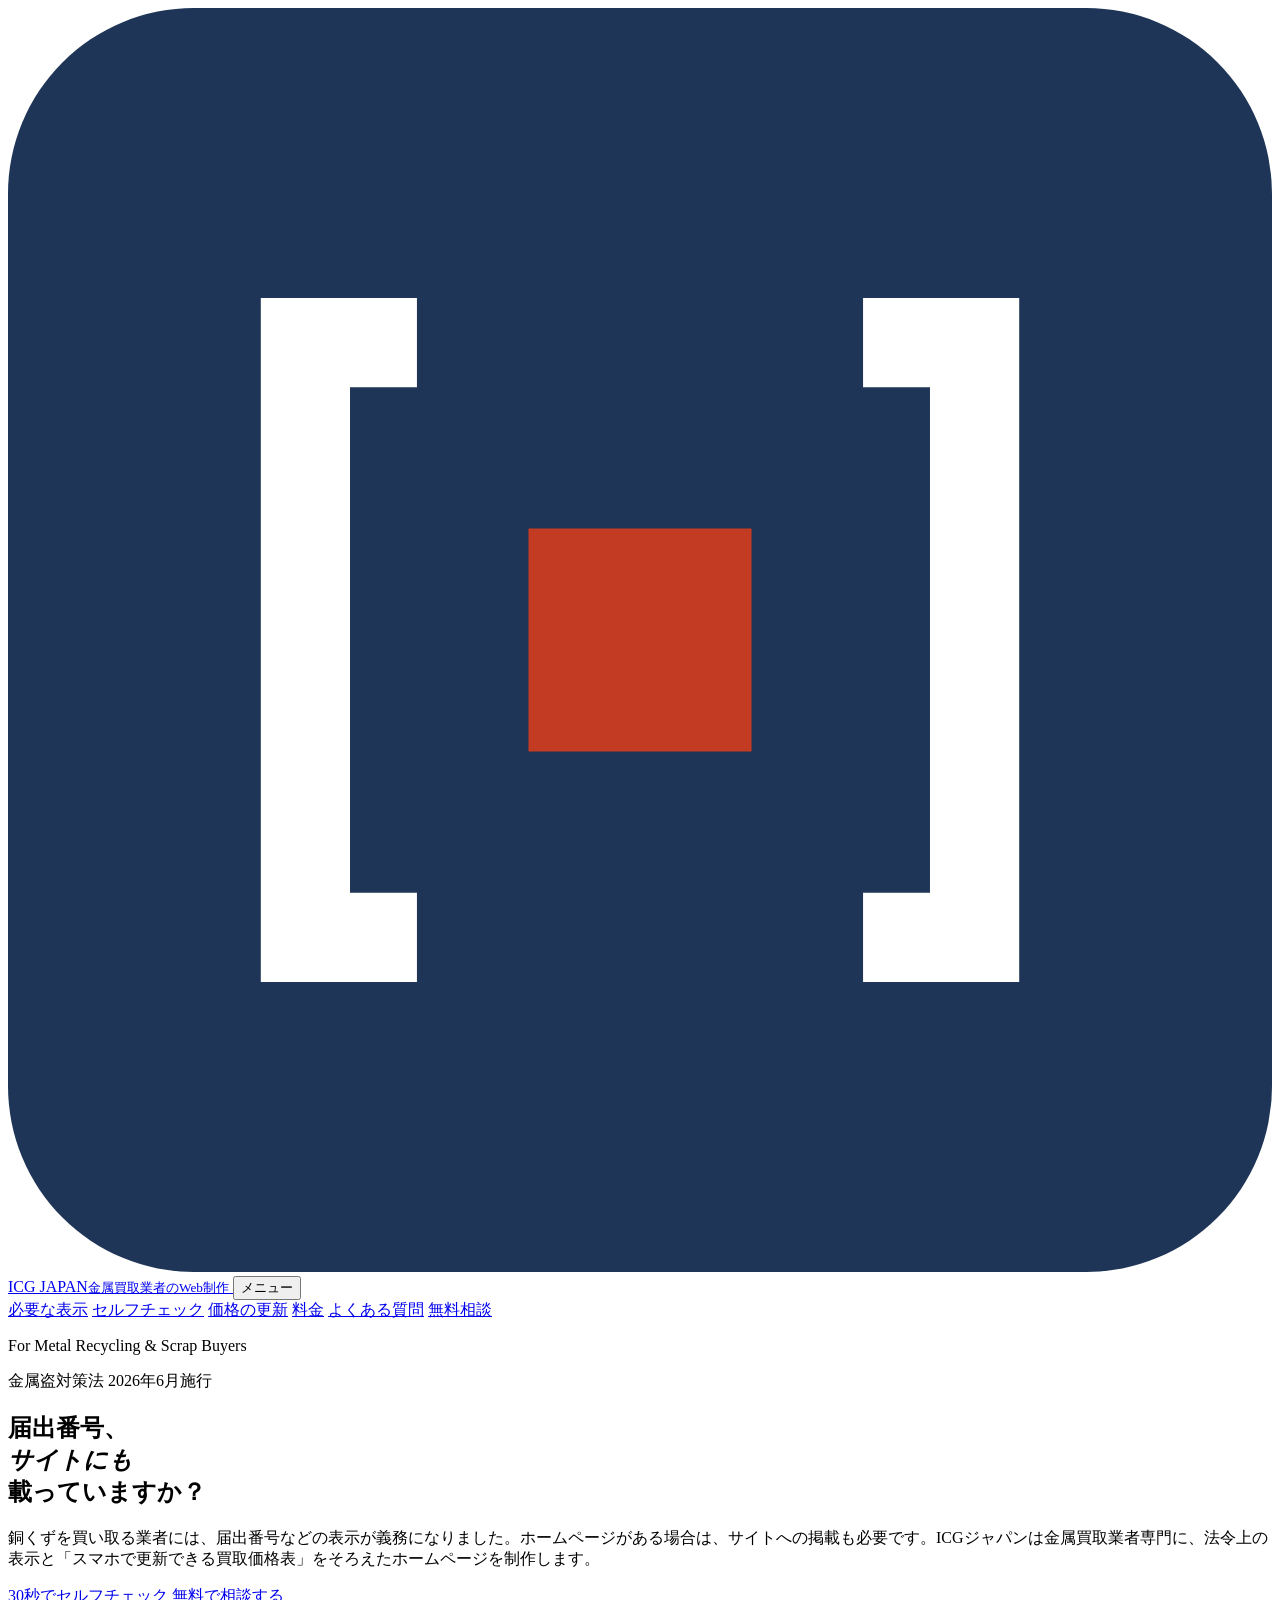
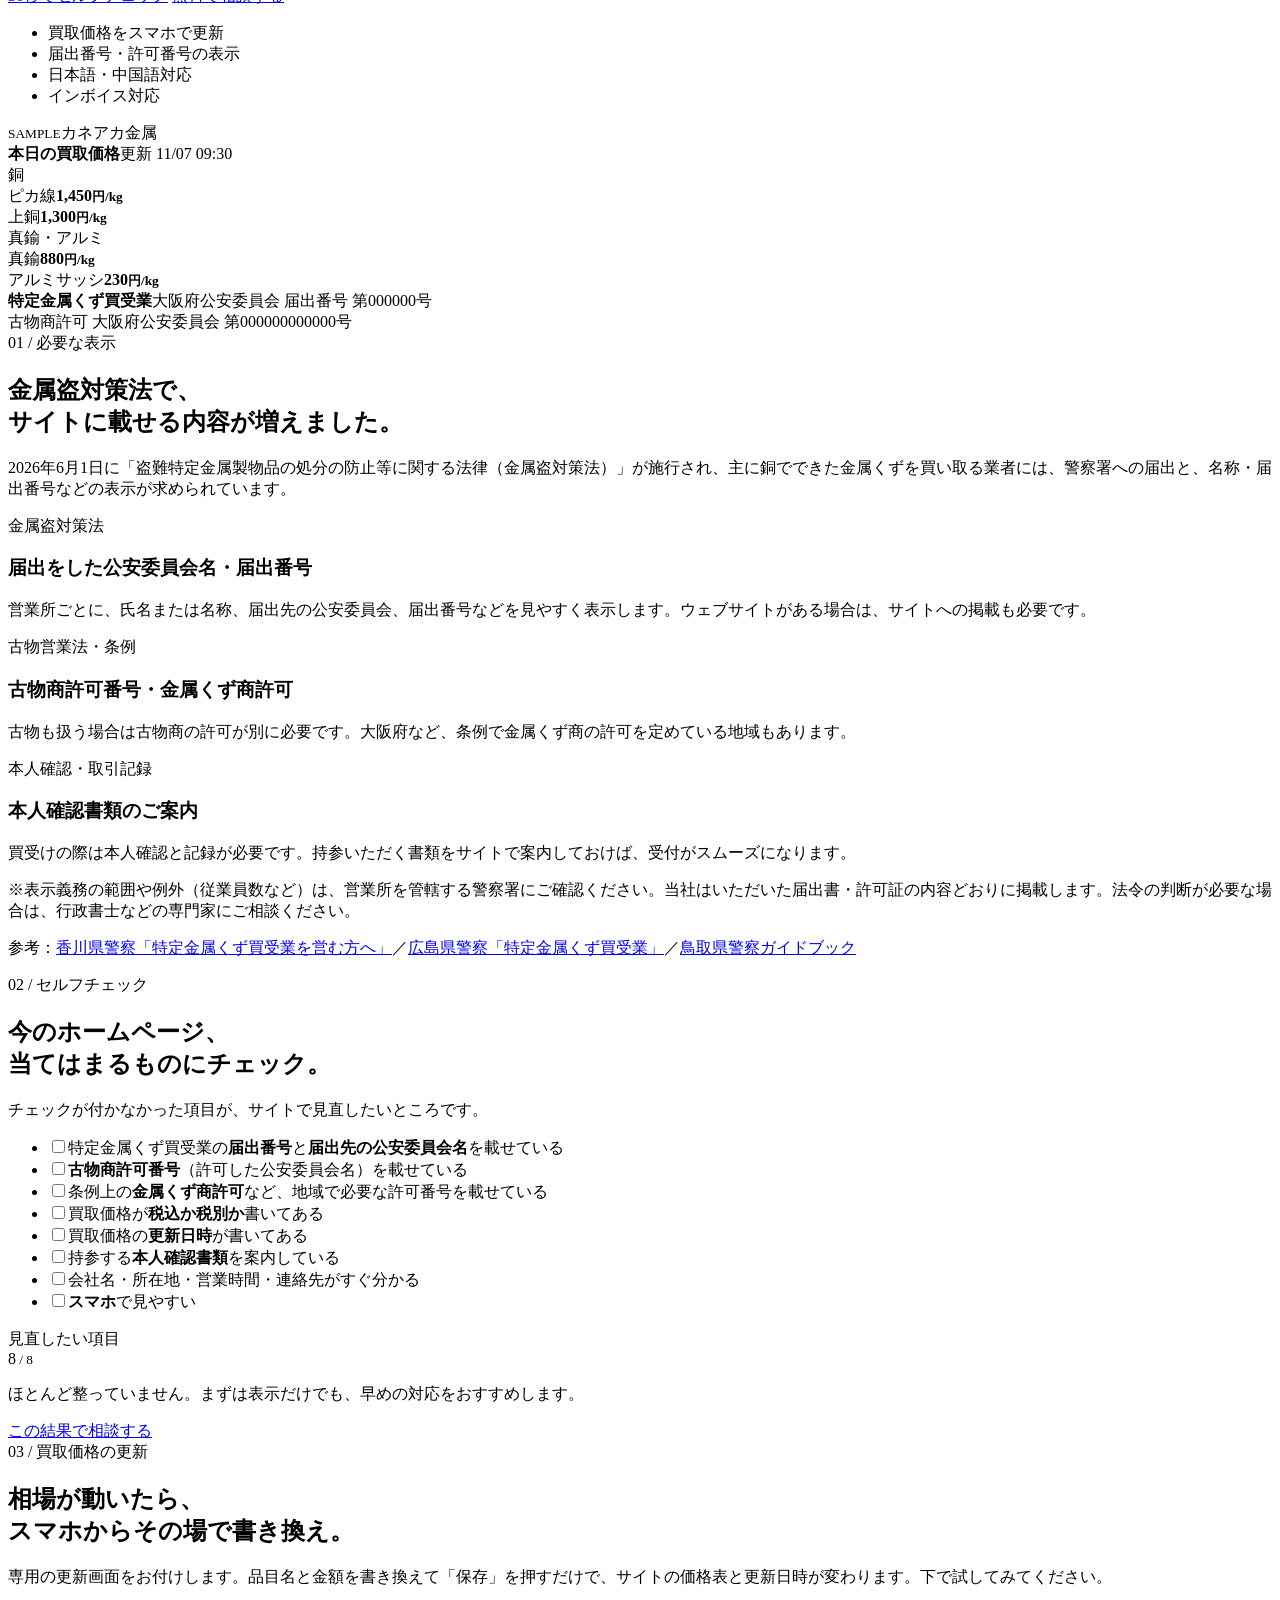
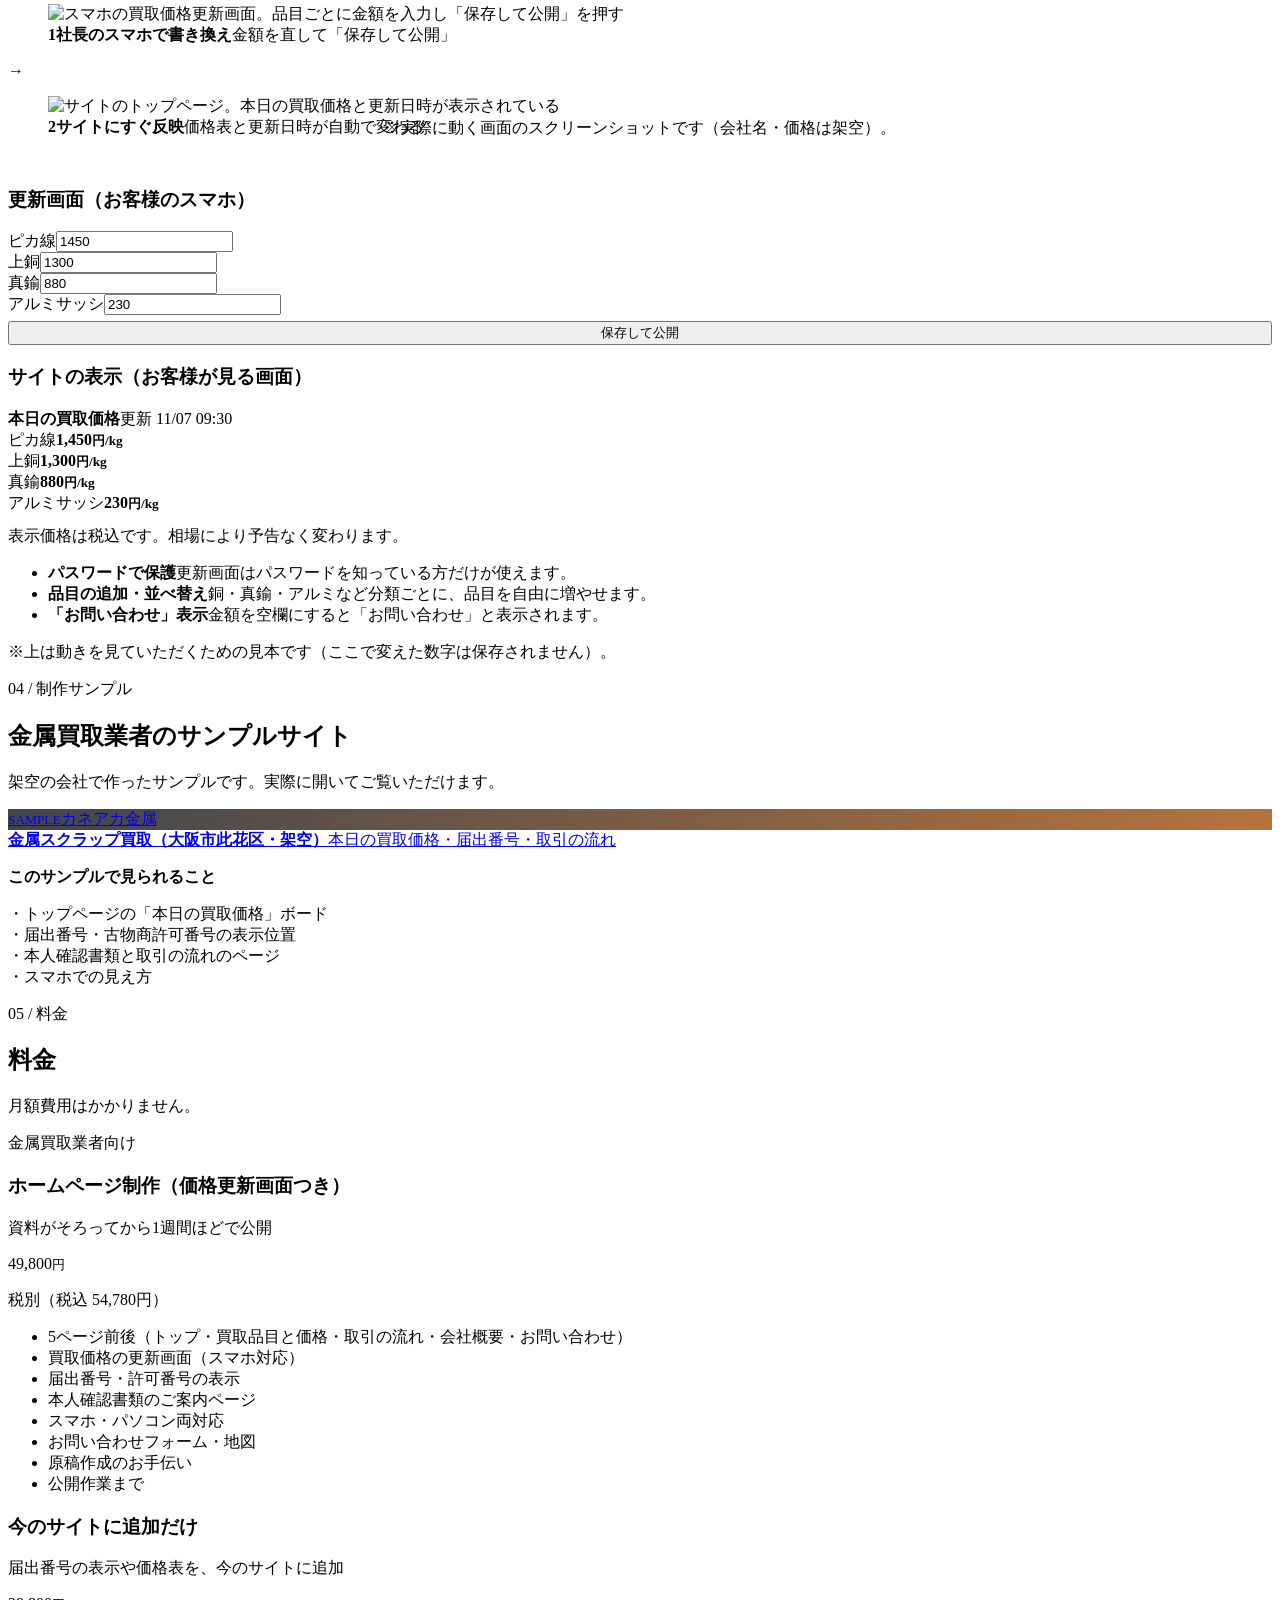
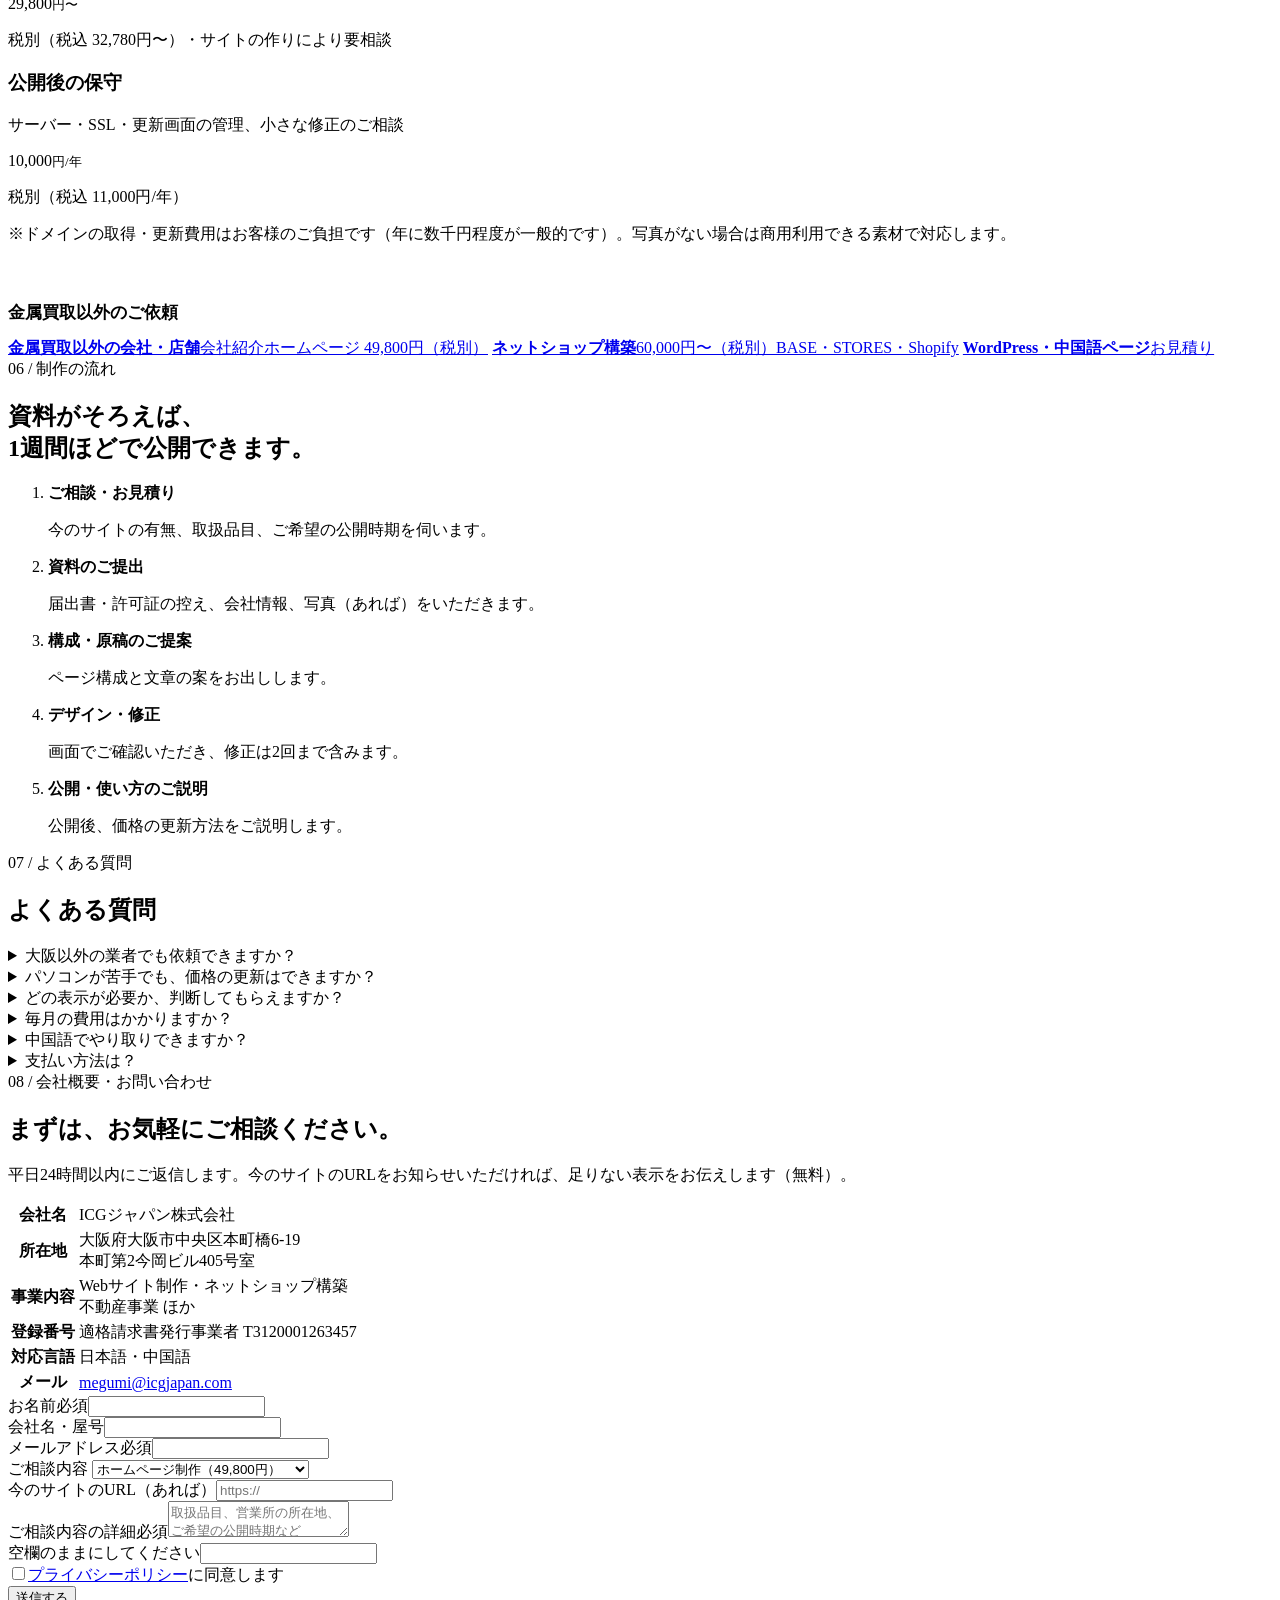
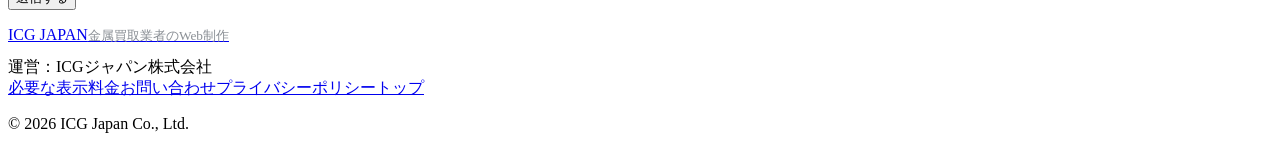
==== commit bf3d700e: "icgjapan.com: remove Chinese switch from Japanese pages (transfer) Co-Authored-By: Claude Opus 5.5 <" ====
--- a/site-icgjapan/metal.html
+++ b/site-icgjapan/metal.html
@@ -39,7 +39,6 @@
       <a href="#update">価格の更新</a>
       <a href="#price">料金</a>
       <a href="#faq">よくある質問</a>
-      <a class="lang" href="metal-zh.html" hreflang="zh-Hans" lang="zh-CN">中文</a>
       <a class="btn sm" href="#contact">無料相談</a>
     </nav>
   </div>
@@ -331,7 +330,7 @@
       <p style="margin:12px 0 0">運営：ICGジャパン株式会社</p>
     </div>
     <nav aria-label="フッター">
-      <a href="#law">必要な表示</a><a href="#price">料金</a><a href="#contact">お問い合わせ</a><a href="privacy.html">プライバシーポリシー</a><a href="index.html">トップ</a><a href="metal-zh.html" lang="zh-CN">中文</a>
+      <a href="#law">必要な表示</a><a href="#price">料金</a><a href="#contact">お問い合わせ</a><a href="privacy.html">プライバシーポリシー</a><a href="index.html">トップ</a>
     </nav>
     <p class="copy">© 2026 ICG Japan Co., Ltd.</p>
   </div>
